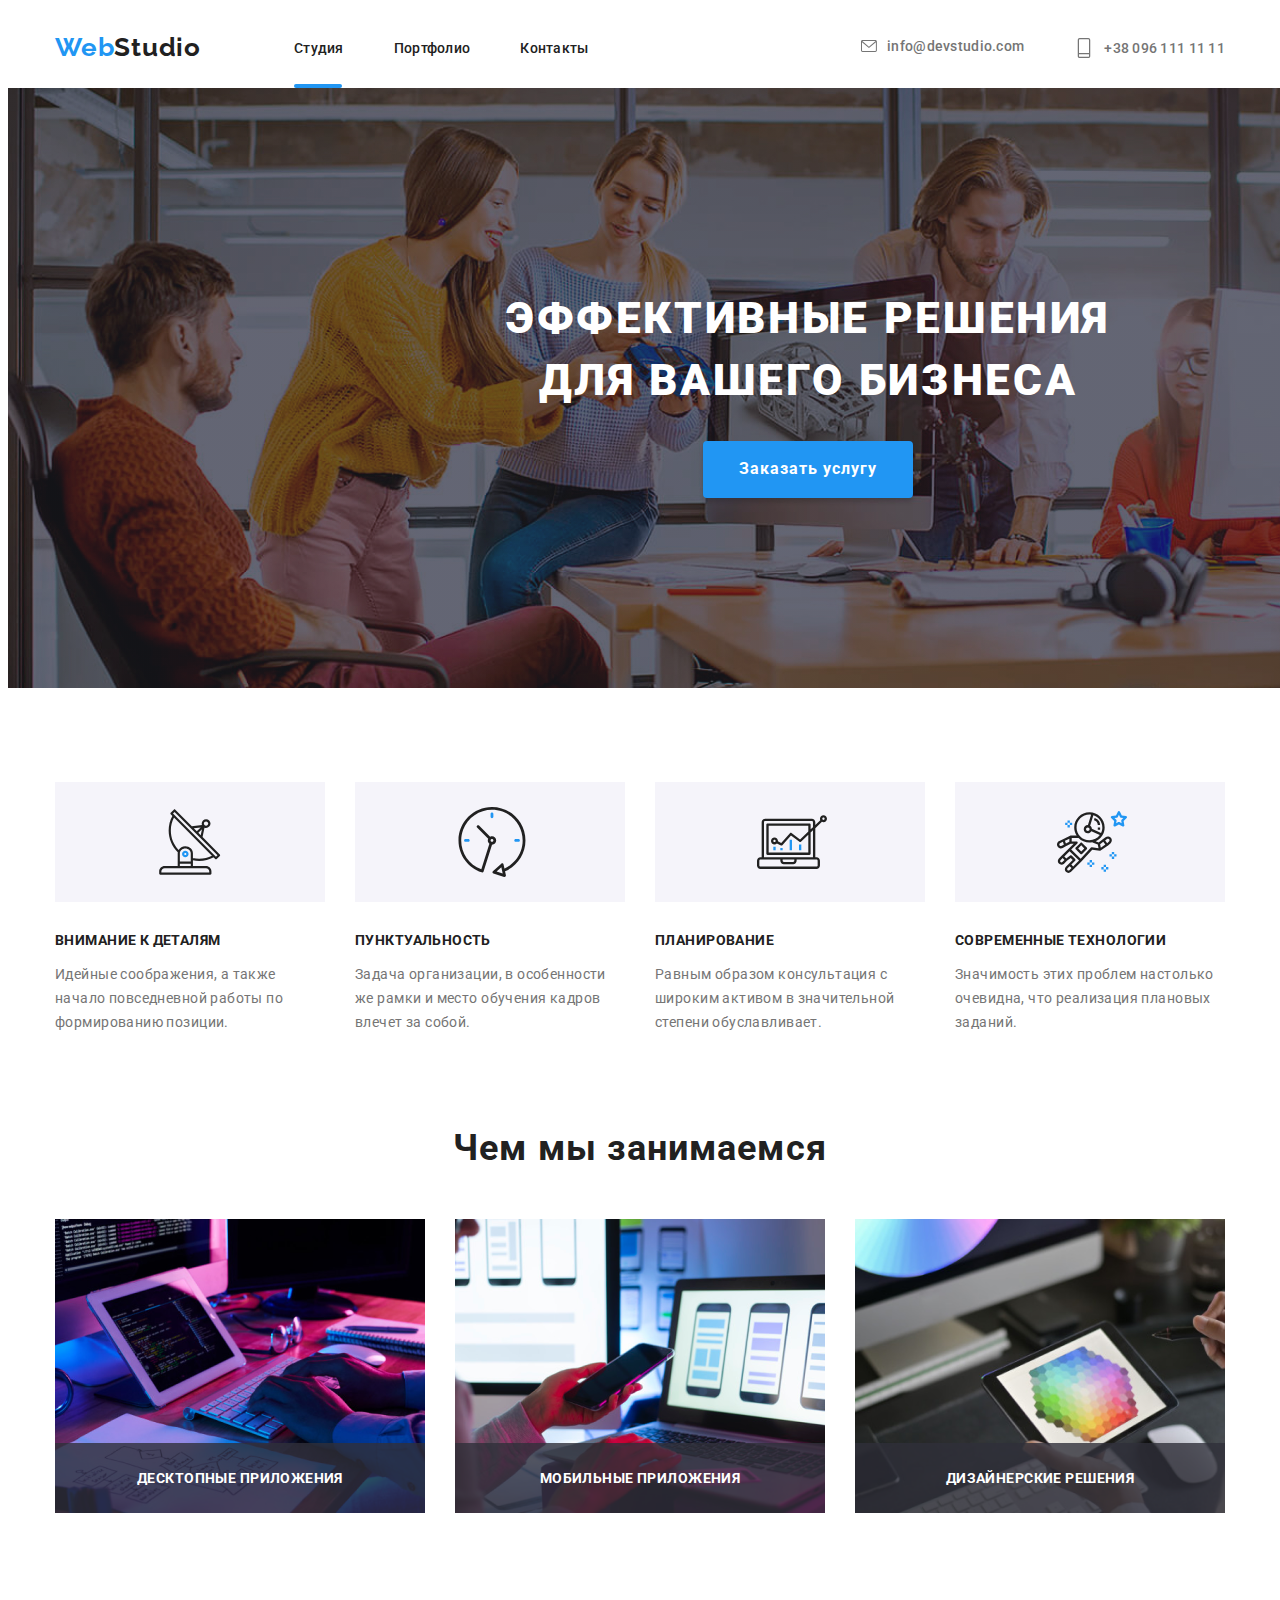
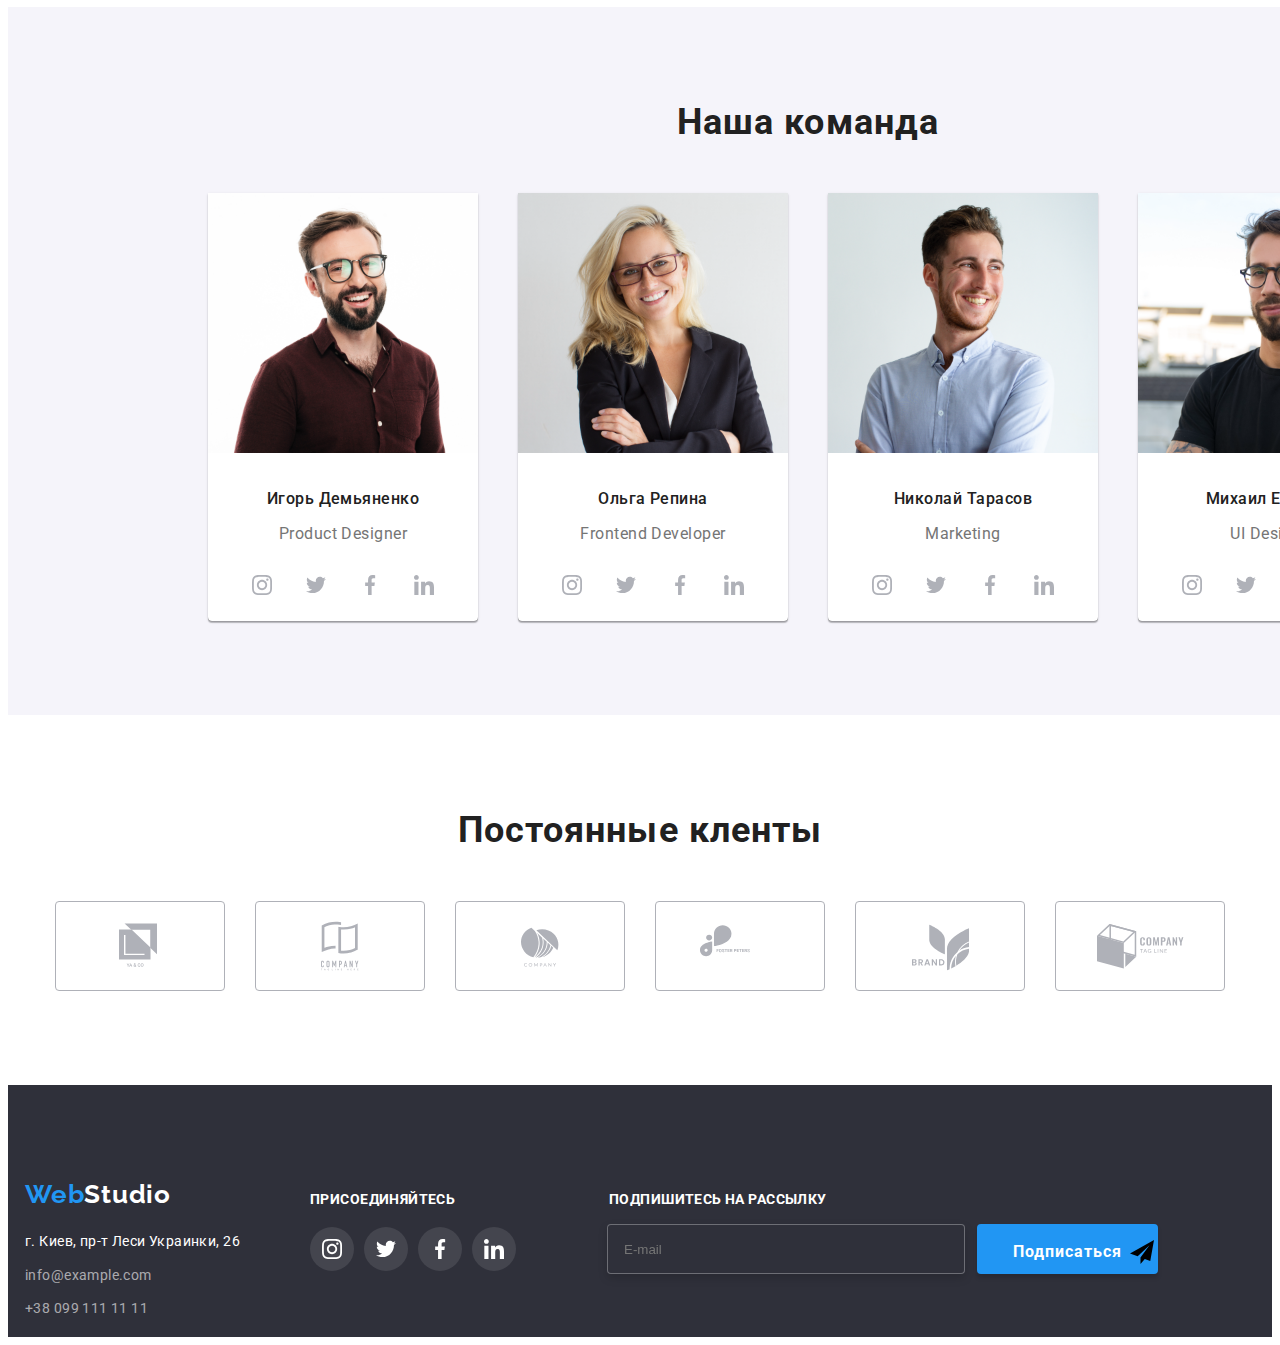
==== index.html @ 846f8f73 "добавил отступы к инпуту" ====
<!DOCTYPE html>
<html lang="ru">

<head>
    <meta charset="UTF-8" />
    <meta name="viewport" content="width=device-width, initial-scale=1.0" />
    <link href="https://fonts.googleapis.com/css2?family=Raleway:wght@700&family=Roboto:wght@400;500&display=swap" rel="stylesheet">
    <link rel="stylesheet" href="https://cdnjs.cloudflare.com/ajax/libs/modern-normalize/1.0.0/modern-normalize.min.css"
        integrity="sha512-ISS7cAi1PEhQ8jnbJpJZMd29NlhNj4AWYyLOSp2CE/CsHxTCu+r+t0D2yoJudVrd0/8fTVPUVDzY5Tvli75u/g=="
        crossorigin="anonymous" />
    <link rel="stylesheet" href="./css/main.css" />
    <title>Document</title>
</head>

<body>




    
    <!-- nav -->
    <header class="header">
        <div class="container">
            <nav class="navbar">
                <ul class="list webstudio">
                    <li class="item">
                        <a class="link-portfolio" href="index.html" lang="en"><span
                            class="webstudio-span">Web</span><span class="webstudio-span-studio">Studio</span></a>
                    </li>
                </ul>
                <ul class="list portfolio-contacts">
                   
                       
                    
                    <li class="item"><a class="link-portfolio studio" href="">Студия</a></li>
                    <li class="item"><a class="link-portfolio portfolio-index" href="portfolio.html">Портфолио</a></li>
                    <li class="item"><a class="link-portfolio contact" href="">Контакты</a></li>
                </ul>

                <ul class="list contacts">
                    <li class="item">
                       
                        <a class="link-mail" href="mailto:info@devstudio.com" lang="en">
                            <svg class="envelope">
                                <use href = "./img/svg/sprite.svg#envelope">
    
                                </use>
                            </svg>
                            info@devstudio.com</a>
                       
                       
                    </li>
                  
                    <li class="item">
                        
                        <a class="contacts-phone" href="tel:+380961111111">
                            <svg class="smartphone" style="width:20px; height:20px;" >
                                <use href = "./img/svg/sprite.svg#smartphone">
                                    </use>
                            </svg>
                            +38 096 111 11 11</a></li>
                </ul>
            </nav>
        </div>
    </header>
   
        <!-- герой -->
    <section class="hero overlay">
        <div class="container-no-padding-hero">
            <h1 class="hero-title">Эффективные решения для вашего бизнеса</h1>
            
           
            <button class="hero-link" data-modal-open> Заказать услугу</button>

        
         </div>
    </section>

    <!-- чем мы занимаемся -->

    <section class="features">
       <div class="container-no-padding">
        <div class="flex-container">
            
           <ul class="list flex-container">
               
               <li class="flex-element">
                <div class="tumb">
                    <svg class="clock"  style="width:65.32px; height:70px;">
               <use href = "./img/svg/sprite.svg#antenna"></use>
           </svg>
              </div>
                   
                   
                   <h3>Внимание к деталям</h3>
                   <div class="box">
                    <p class="features-text">Идейные соображения, а также начало повседневной работы по формированию позиции.</p>
                   </div>
                    
            
                   
                  
               </li>
               <li class="flex-element">
                   <div class="tumb">
                         <svg class="clock" style="width:70px; height:70px;">
                    <use href = "./img/svg/sprite.svg#clock"></use>
                </svg>
                   </div>
               
                   
                   <h3 >Пунктуальность</h3>
                   <div class="box">
                    <p class="features-text">Задача организации, в особенности же рамки и место обучения кадров влечет за собой.</p>
                   </div>
                   
                   
                  
               </li>
               <li class="flex-element">
                <div class="tumb">
                    <svg class="clock" style="width:70px; height:70px;">
               <use href = "./img/svg/sprite.svg#diagram"></use>
           </svg>
              </div>
                   <h3 >Планирование</h3>
                   <div class="box">
                        <p class="features-text">Равным образом консультация с широким активом в значительной степени обуславливает.</p>
                   </div>
                   
                   
                   
               </li>
               <li class="flex-element">
                <div class="tumb">
                    <svg class="clock" style = "width: 70px; height:70px;">
               <use href = "./img/svg/sprite.svg#astronaut"></use>
           </svg>
              </div>
               
                   <h3 >Современные технологии</h3>
                   <div class="box">
                    <p class="features-text">Значимость этих проблем настолько очевидна, что реализация плановых заданий.</p>
                   </div>
                    
                  
               </li>
           </ul>

        </div>
        <h2 class="secondary-title">Чем мы занимаемся</h2>
        <ul class="list flex-container-pictures">
            <li class="features-pictures"><img src="./img/img.png" alt="">
                <div class="pictures-transit">
                    <p>
                        Десктопные приложения
                    </p>
                </div>
            </li>
            <li class="features-pictures"><img src="./img/img-2.png" alt="">
                 <div class="pictures-transit">
                    <p>
                        Мобильные приложения
                    </p>
                </div>
            </li>
            <li class="features-pictures"><img src="./img/img-3.png" alt="">
                 <div class="pictures-transit">
                    <p>
                        Дизайнерские решения
                    </p>
                </div>
            </li>
        </ul>
    </div>

    </section>

    <!-- наша команда -->

    <section class="our-team">
      
     <div class="team-container">
         <div class="team-title">
            <h2 class="clients-title">
                Наша команда
            </h2>
         </div>
        
         <ul class="team-list list">
             <li class="item-team">
                 <div class="card">
                    <img class="card-image" src="./img/team/img-4.png" alt="team-mate" />
                    <div class="card-content">
                        <h3 class="team-member">
                            Игорь Демьяненко
                        </h3>
                        <p class="team-text" style="margin: 0;">
                            Product Designer
                        </p>
                        <ul class="list social-networks">
                            <li class="social-networks-item">
                                <a class="social-networks-link" href="https://instagram.com" target="blank" rel="noopener noreferer" aria-label="Instagram">
                                <svg class="social-networks-icons">
                                    <use href = "./img/svg/sprite.svg#instagram"></use>
                                </svg>
                                </a>

                            </li>
                            <li class="social-networks-item">
                                <a class="social-networks-link" href="https://twitter.com" target="blank" rel="noopener noreferer" aria-label="Twitter">
                                <svg class="social-networks-icons">
                                    <use href = "./img/svg/sprite.svg#twitter"></use>
                                </svg>
                                </a>
                            </li>
                            <li class="social-networks-item">
                                <a class="social-networks-link" href="https://facebook.com" target="blank" rel="noopener noreferer" aria-label="Facebook">
                                <svg class="social-networks-icons">
                                    <use href = "./img/svg/sprite.svg#facebook"></use>
                                </svg>
                                </a>
                            </li>
                            <li class="social-networks-item">
                                <a class="social-networks-link" href="https://linkedin.com" target="blank" rel="noopener noreferer" aria-label="linkedin">
                                <svg class="social-networks-icons">
                                    <use href = "./img/svg/sprite.svg#linkedin"></use>
                                </svg>
                                </a>
                            </li>
                        </ul>
                        <!-- конец div card-content -->
                        </div>
                
                <!-- конец div card-content -->
                </div>
                <!-- конец item-team -->
             </li>

             
             <li class="item-team">
                <div class="card">
                    <img class="card-image" src="./img/team/img-5.png" alt="team-mate" />
                    <div class="card-content" >
                        <h3 class="team-member">
                            Ольга Репина
                        </h3>
                        <p class="team-text">
                            Frontend Developer
                        </p>
                        <ul class="list social-networks">
                            <li class="social-networks-item">
                                <a class="social-networks-link" href="https://instagram.com" target="blank" rel="noopener noreferer" aria-label="Instagram">
                                <svg class="social-networks-icons">
                                    <use href = "./img/svg/sprite.svg#instagram"></use>
                                </svg>
                                </a>

                            </li>
                            <li class="social-networks-item">
                                <a class="social-networks-link" href="https://twitter.com" target="blank" rel="noopener noreferer" aria-label="Twitter">
                                <svg class="social-networks-icons">
                                    <use href = "./img/svg/sprite.svg#twitter"></use>
                                </svg>
                                </a>
                            </li>
                            <li class="social-networks-item">
                                <a class="social-networks-link" href="https://facebook.com" target="blank" rel="noopener noreferer" aria-label="Facebook">
                                <svg class="social-networks-icons">
                                    <use href = "./img/svg/sprite.svg#facebook"></use>
                                </svg>
                                </a>
                            </li>
                            <li class="social-networks-item">
                                <a class="social-networks-link" href="https://linkedin.com" target="blank" rel="noopener noreferer" aria-label="linkedin">
                                <svg class="social-networks-icons">
                                    <use href = "./img/svg/sprite.svg#linkedin"></use>
                                </svg>
                                </a>
                            </li>
                        </ul>
                        <!-- конец div card-content -->
                        </div>
                
                <!-- конец div card-content -->
                </div>
                <!-- конец item-team -->
             </li>

             <li class="item-team">
                 <div class="card">
                    <img class="card-image" src="./img/team/img-6.png" alt="team-mate"/>
                    <div class="card-content">
                        <h3 class="team-member">
                            Николай Тарасов
                        </h3>
                        <p class="team-text">
                            Marketing
                        </p>
                        <ul class="list social-networks">
                            <li class="social-networks-item">
                                <a class="social-networks-link" href="https://instagram.com" target="blank" rel="noopener noreferer" aria-label="Instagram">
                                <svg class="social-networks-icons">
                                    <use href = "./img/svg/sprite.svg#instagram"></use>
                                </svg>
                                </a>

                            </li>
                            <li class="social-networks-item">
                                <a class="social-networks-link" href="https://twitter.com" target="blank" rel="noopener noreferer" aria-label="Twitter">
                                <svg class="social-networks-icons">
                                    <use href = "./img/svg/sprite.svg#twitter"></use>
                                </svg>
                                </a>
                            </li>
                            <li class="social-networks-item">
                                <a class="social-networks-link" href="https://facebook.com" target="blank" rel="noopener noreferer" aria-label="Facebook">
                                <svg class="social-networks-icons">
                                    <use href = "./img/svg/sprite.svg#facebook"></use>
                                </svg>
                                </a>
                            </li>
                            <li class="social-networks-item">
                                <a class="social-networks-link" href="https://linkedin.com" target="blank" rel="noopener noreferer" aria-label="linkedin">
                                <svg class="social-networks-icons">
                                    <use href = "./img/svg/sprite.svg#linkedin"></use>
                                </svg>
                                </a>
                            </li>
                        </ul>
                        <!-- конец div card-content -->
                        </div>
                
                <!-- конец div card-content -->
                </div>
                <!-- конец item-team -->
             </li>
             

             <li class="item-team">
                <div class="card">
                    <img class="card-image" src="./img/team/img-7.png" alt="team-mate" style= "width:270px"/>
                    <div class="card-content">
                        <h3 class="team-member" >
                            Михаил Ермаков
                        </h3>
                        <p class="team-text">
                            UI Designer
                        </p>
                       
                        <ul class="list social-networks">
                            <li class="social-networks-item">
                                <a class="social-networks-link" href="https://instagram.com" target="blank" rel="noopener noreferer" aria-label="Instagram">
                                <svg class="social-networks-icons">
                                    <use href = "./img/svg/sprite.svg#instagram"></use>
                                </svg>
                                </a>

                            </li>
                            <li class="social-networks-item">
                                <a class="social-networks-link" href="https://twitter.com" target="blank" rel="noopener noreferer" aria-label="Twitter">
                                <svg class="social-networks-icons">
                                    <use href = "./img/svg/sprite.svg#twitter"></use>
                                </svg>
                                </a>
                            </li>
                            <li class="social-networks-item">
                                <a class="social-networks-link" href="https://facebook.com" target="blank" rel="noopener noreferer" aria-label="Facebook">
                                <svg class="social-networks-icons">
                                    <use href = "./img/svg/sprite.svg#facebook"></use>
                                </svg>
                                </a>
                            </li>
                            <li class="social-networks-item">
                                <a class="social-networks-link" href="https://linkedin.com" target="blank" rel="noopener noreferer" aria-label="linkedin">
                                <svg class="social-networks-icons">
                                    <use href = "./img/svg/sprite.svg#linkedin"></use>
                                </svg>
                                </a>
                            </li>
                        </ul>
                        
                    </div>
                 </div>
             </li>
             <!-- конец team-list -->
         </ul>
         
         <!-- конец дива team-container -->
             </div>  
         <!--конец секции наша команда  -->
    </section>


<section class="clients">
    <div class="container">

    
        <h2 class="clients-title">
            Постоянные кленты
        </h2>
        

        
        <ul class="list clients-container">
            <li class= "list-element">
               <a href="" class="clients-link">
                   <svg class="logo logo-clients-one">
                       <use href = "./img/svg/sprite.svg#logo-1">

                       </use>
                   </svg>
               </a> 
            </li>

            <li class= "list-element">
                <a href="" class="clients-link">
                    <svg class="logo logo-clients-two">
                        <use href = "./img/svg/sprite.svg#logo-2">
 
                        </use>
                    </svg>
                </a> 
             </li>
             <li class= "list-element">
                <a href="" class="clients-link">
                    <svg class="logo logo-clients-three">
                        <use href = "./img/svg/sprite.svg#logo-3">
 
                        </use>
                    </svg>
                </a> 
             </li>
             <li class= "list-element">
                <a href="" class="clients-link">
                    <svg class=" logo logo-clients-four">
                        <use href = "./img/svg/sprite.svg#logo-4">
 
                        </use>
                    </svg>
                </a> 
             </li>
             <li class= "list-element">
                <a href="" class="clients-link">
                    <svg class="logo logo-clients-five">
                        <use href = "./img/svg/sprite.svg#logo-5">
 
                        </use>
                    </svg>
                </a> 
             </li>
             <li class= "list-element">
                <a href="" class="clients-link">
                    <svg class=" logo logo-clients-six">
                        <use href = "./img/svg/sprite.svg#logo-6">
 
                        </use>
                    </svg>
                </a> 
             </li>

        </ul>
    </div>
    
    
</section>

   
   
   <section class="footer-section">
       
            <footer class="footer">
                <div class="adress">
                <a class="footer-webstudio-link" href=""><span class="webstudio-span">Web</span><span
                        class="footer-webstudio-span-studio">Studio</span></a>
                <address class="footer-address">
                    <span class="address-span">
                        г. Киев, пр-т Леси Украинки, 26 <br />
                    </span>
                    
                    <a class="address-contacts-mail" href="mailto:info@example.com">info@example.com</a>
                   
                    <a class="address-contacts-phone" href="tel:+380991111111">+38 099 111 11 11</a>
                </address>
                </div>
      
          
           <div class="join">
            <h4 class="footer-joinup-title">Присоединяйтесь</h4>
        
            <ul class="list social-networks">
                <li class="social-networks-item">
                    <a class="footer-networks-link" href="https://instagram.com" target="blank" rel="noopener noreferer" aria-label="Instagram">
                    <svg class="footer-networks-icons">
                        <use href = "./img/svg/sprite.svg#instagram"></use>
                    </svg>
                    </a>

                </li>
                <li class="social-networks-item">
                    <a class="footer-networks-link" href="https://twitter.com" target="blank" rel="noopener noreferer" aria-label="Twitter">
                    <svg class="footer-networks-icons">
                        <use href = "./img/svg/sprite.svg#twitter"></use>
                    </svg>
                    </a>
                </li>
                <li class="social-networks-item">
                    <a class="footer-networks-link" href="https://facebook.com" target="blank" rel="noopener noreferer" aria-label="Facebook">
                    <svg class="footer-networks-icons">
                        <use href = "./img/svg/sprite.svg#facebook"></use>
                    </svg>
                    </a>
                </li>
                <li class="social-networks-item">
                    <a class="footer-networks-link" href="https://linkedin.com" target="blank" rel="noopener noreferer" aria-label="linkedin">
                    <svg class="footer-networks-icons">
                        <use href = "./img/svg/sprite.svg#linkedin"></use>
                    </svg>
                    </a>
                </li>
            </ul>
           
        </div>

        <div class="telegram">
            <h4 class="footer-joinup-title telegram-title">Подпишитесь на рассылку</h4>
            <ul class="list social-networks telegram-links">
                <li class="social-networks-item">
                    <form>
                        <label class="telegram__label">
                            <input class="footer-input" type="email" name="почта" placeholder="E-mail">

                        </label>
                       
                    </form>
                     <button class="hero-link footer-telegram">
                            Подписаться
                            <svg class="icon-send"> 
                                <use href="./img/svg/form.svg#icon-send">

                                </use>
                            </svg>
                        </button>
                </li>
            </ul>

        </div>
            </footer>
       
    </section>
    
<div class="backdrop is-hidden" data-modal>
                 <div class="modal">
                     <button class="close" data-modal-close>
                        <svg class="icon-close">
                            <use href="./img/svg/symbol-defs.svg#icon-close">

                            </use>
                        </svg>
                     </button>

                   <form class="form">
                       <b class="form-title">Оставьте свои данные, мы вам перезвоним</b>
                       
                           <label class="form-field">
                                 <input class="form-input" placeholder=" "  type="text" name="name">
                                <span class="form-label">Имя</span> 
                                <span class="form-person-span">
                                    <svg class="form-person">
                                  <use href="./img/svg/form.svg#icon-person"></use>
                              </svg>
                                </span>
                           </label>
                             
                              
                         
                         
                       
                           <label class="form-field">
                                  <input class="form-input" placeholder=" " type="tel" name="телефон">
                                   <span class="form-label">Телефон</span> 
                                <span class="form-person-span">
                                    <svg class="form-person">
                                  <use href="./img/svg/form.svg#icon-phone"></use>
                              </svg>
                                </span>
                           </label>
                        
                         
                             <label class="form-field">
                                     <input class="form-input" placeholder=" " type="email" name=" почта">
                                     <span class="form-label">Почта</span> 
                                <span class="form-person-span">
                                    <svg class="form-person">
                                  <use href="./img/svg/form.svg#icon-email"></use>
                              </svg>
                                </span>
                             </label>
                          <span class="textarea-span">Комментарий</span>
                          <label class="form-field">
                             
                                <textarea class="comment" name="comment" id="comment"  rows="10" placeholder="Введите текст"></textarea>
                                
                          </label>
                             
                          
                        
                     
                        
                     
                       
                      
                          <label class="checkbox-label">
                              <span class="icon-check">
                                 
                             </span>
                             <input type="checkbox" class="checkbox" name="чекбокс" value="agreement">
                              Соглашаюсь с рассылкой и принимаю <a class="checkbox-link" href="">   Условия договора</a>
                             
                         </label>
                          
                      

                            
                         <button class="hero-link form-btn" type="submit">Отправить</button>
                   </form>
                 </div>
            </div>
  

     <script src="./js/modal.js"></script>
</body>

</html>
---- css/main.css ----
/* осановные утилиты */
html {
  box-sizing: border-box;
}

*,
*::before,
*::after {
  box-sizing: inherit;
}


img {
  display: inline-block;
  max-width: 100%;
  height: auto;
}

.list {
  list-style: none;
  padding: 0;
  margin: 0;
}

.header>.container {
  height: 80px;
}

.container {
  width: 1200px;
  margin-left: auto;
  margin-right: auto;
  padding-right: 15px;
  padding-left: 15px;

}

:root {
  --title-text-color: #212121;
  --accent-color: #2196f3;
  --primary-white-color: #ffffff;
  --main-text-color: #757575;
  --hero-bcg-color: #2f303a;
  --team-bcg-color: #f5f4fa;
  --footer-bcg: #2f303a;
  --address-mail: rgba(255, 255, 255, 0.6);
  --time: 250ms;
  --animate: cubic-bezier(0.4, 0, 0.2, 1);
}


/*/ здесь прописываем ховеры и фокусы /*/
.link-portfolio:hover {
  color: var(--accent-color);
  transition: all var(--time, --animate);
}

.link-portfolio:focus {
  color: var(--accent-color);
  transition:  var(--time --animate);
}

/* section{
  padding-top: 94px;
  padding-bottom: 94px;
} */

/* navbar */





.navbar {
  display: flex;
  align-items: center;
  justify-content: center;
  height: 80px;
}

.navbar-portfolio {
  display: flex;
  align-items: center;
  justify-content: center;
  height: 80px;
  border-bottom: 1px solid #ECECEC;
}

.webstudio {
  margin-right: 93px;
}

.portfolio-contacts {
  padding: 0;
  margin: 0;
  display: flex;
}

/* .portfolio-contacts .item{
    margin-right: 50px;
  }
  .portfolio-contacts .item:last-child{
    margin-right: 0;
  } */
.portfolio-contacts .item:not(:last-child) {
  margin-right: 50px;
}

.contacts {
  padding: 0;
  margin: 0;
}

.footer-webstudio-link {
  text-decoration: none;
}

.webstudio-span {
  color: var(--accent-color);

  font-family: Raleway;
  font-style: normal;
  font-weight: bold;
  font-size: 26px;
  line-height: 1.2;
  /* identical to box height */
  letter-spacing: 0.03em;
}

.webstudio-span-studio {
  color: var(--title-text-color);
  font-family: Raleway;
  font-style: normal;
  font-weight: 700;
  font-size: 26px;
  line-height: 1.2;
  /* identical to box height */
  letter-spacing: 0.03em;

}

.footer-webstudio-span-studio {
  color: var(--primary-white-color);
  font-family: Raleway;
  font-style: normal;
  font-weight: 700;
  font-size: 26px;
  line-height: 1.2;
  /* identical to box height */
  letter-spacing: 0.03em;


}

.link-portfolio {
  display: block;
  padding-top: 32px;
  padding-bottom: 32px;

  color: var(--title-text-color);
  text-decoration: none;
  font-family: Roboto;
  font-style: normal;
  font-weight: 500;
  font-size: 14px;
  line-height: 1.2;
  letter-spacing: 0.02em;

}


.contacts {
  display: flex;
  margin-left: auto;
}

.contacts .item+.item {
  margin-left: 50px;
}

/*/ теперь прописываю стили для телефона и мейла/*/
.link-mail {
  color: var(--main-text-color);
  font-family: Roboto;
  font-style: normal;
  font-weight: 500;
  font-size: 14px;
  line-height: 1.2;
  letter-spacing: 0.02em;
  text-decoration: none;
  display: flex;
  align-items: center;
}

.envelope {
  width: 16px;
  height: 12px;
  fill: #757575;

  margin-right: 10px;
}

.link-mail:hover {
  color: var(--accent-color);
  transition: all var(--time, --animate);
}

.link-mail:hover .envelope,
.link-mail:focus .envelope {
  fill: var(--accent-color);
  transition: all var(--time, --animate);
}

.mail-envelope {

  align-items: center;

}


.contacts-phone {
  color: var(--main-text-color);
  font-family: Roboto;
  font-style: normal;
  font-weight: 500;
  font-size: 14px;
  line-height: 1.2;
  letter-spacing: 0.02em;
  text-decoration: none;
  display: flex;
  align-items: center;
}

.smartphone {
  width: 10px;
  height: 16px;
  fill: #757575;
  margin-right: 10px;
}

.contacts-phone:hover {
  color: var(--accent-color);
  transition: all var(--time, --animate);
}

.contacts-phone:hover .smartphone,
.contacts-phone:focus .smartphone {
  fill: var(--accent-color);
  transition: all var(--time, --animate);
}

/* закончили с элементами навбара */
/* начинаются  секции */

/* section:not(:last-child){
  padding-top: 94px;
  padding-bottom: 94px;
} */
.header>.container {
  height: 80px;
}

section:not(:last-child) {
  padding-top: 94px;
  padding-bottom: 94px;
}

/* наш герой */

.hero {
  background-color: var(--hero-bcg-color);
  width: 1600px;
  height: 600px;
  margin-right: auto;
  margin-left: auto;




  /* padding-bottom: 91px;
  padding-top:91px; */

  text-align: center;
  padding-bottom: 94px;
}

.overlay {
  height: 600px;
  max-width: 1600px;
  margin-left: auto;
  margin-right: auto;

  background-size: cover;
  background-repeat: no-repeat;
  background-position: center;
  background-image:
    linear-gradient(to right, rgba(47, 48, 58, 0.4), rgba(47, 48, 58, 0.4)),
    url(../img/background/Img-23.jpg);

}

.hero-title {
  color: var(--primary-white-color);
  font-family: Roboto;
  font-style: normal;
  font-weight: 900;
  font-size: 44px;
  line-height: 1.4;
  text-align: center;
  letter-spacing: 0.06em;
  text-transform: uppercase;
  /* горизонтальная геометрия */
  margin: 0;
  padding-top: 106px;
  padding-left: 452px;
  padding-right: 452px;
  padding-bottom: 30px;

}

.hero-link {
  color: var(--primary-white-color);
  background-color: var(--accent-color);
  font-family: Roboto;
  font-style: normal;
  font-weight: bold;
  font-size: 16px;
  line-height: 1.8;
  letter-spacing: 0.06em;
  text-decoration: none;
  border-radius: 4px;
  /* вертикальная геометрия 158пикселя */
  display: inline-block;
  padding: 10px 32px;
  box-shadow: 0px 4px 4px rgba(0, 0, 0, 0.15); 
  
  

}

button.hero-link{
  border: 4px solid var(--accent-color);
  cursor: pointer;
  
}


/* ******************************************** */
/* FEATURES */



.flex-container {

  flex-wrap: wrap;
  display: flex;
  width: 1170px;
  height: 251px;


}

.flex-container-pictures {
  flex-wrap: wrap;
  display: flex;
  width: 1170px;
  height: 294px;


}

.flex-element {
  width: 270px;
  height: 101px;
  margin-right: 30px;


}

.flex-element:nth-last-child(4n+1) {
  margin-right: 0;
}

.tumb {
  width: 270px;
  height: 120px;
  background-color: #F5F4FA;

}

.clock {
  margin-left: 101.54px;
  margin-right: 101.54px;
  margin-top: 25px;
  margin-bottom: 25px;
}

.satelitte {
  margin-left: 102.34px;
  margin-right: 102.34px;
  margin-top: 25px;
  margin-bottom: 25px;
}


.features-text {
  color: var(--main-text-color);

  font-family: Roboto;
  font-style: normal;
  font-weight: 400;
  font-size: 14px;
  line-height: 24px;
  /* or 171% */
  letter-spacing: 0.03em;
  height: 75px;





}

.box {
  display: block;
  width: 270px;
  height: 75px;
  margin-right: 30px;


}


.features-pictures {

  margin-right: 30px;
  width: 370px;
  height: 294px;

}

.features-pictures:nth-last-child(3n+1) {
  margin-right: 0;
}

.flex-element h3 {
  color: var(--title-text-color);
  font-family: Roboto;
  font-style: normal;
  font-weight: bold;
  font-size: 14px;

  letter-spacing: 0.03em;
  text-transform: uppercase;
  margin-top: 30px;
  margin-bottom: 10px;



}

.main-text {
  font-family: Roboto;
  font-style: normal;
  font-weight: normal;
  font-size: 16px;
  line-height: 30px;
  /* identical to box height, or 187% */
  letter-spacing: 0.03em;
  color: #757575;
  /* вертикальная геометрия */
  margin-top: 0;
  margin-bottom: 94px;

}


/* чем мы занимаемся */
.secondary-title {
  color: var(--title-text-color);

  font-family: Roboto;
  font-style: normal;
  font-weight: bold;
  font-size: 36px;
  line-height: 42px;
  text-align: center;
  letter-spacing: 0.03em;


  margin-top: 94px;
  margin-bottom: 50px;


}

.pictures {
  display: flex;
}

.pictures-item {
  width: calc((100%-60)/3);
  margin-right: 30px;
}





/* ***************************************** */
/* НАША КОМАНДА */
.our-team {

  height: 708px;
  width: 1600px;
  background-color: var(--team-bcg-color);
  margin-left: auto;
  margin-right: auto;



}

.team-container {
  margin-left: auto;
  margin-right: auto;
  margin-top: 0;
  width: 1200px;




  /* outline: 2px solid tomato; */
}

.team-title {
  padding-left: 268px;
  padding-right: 268px;

  font-family: Roboto;
  font-style: normal;
  font-weight: bold;
  font-size: 36px;
  line-height: 42px;
  text-align: center;
  letter-spacing: 0.03em;

  color: #212121;


}

.item-team {
  width: 270px;

  margin-right: 30px;

}

.item-team:nth-last-child(4n+1) {
  margin-right: 0;
}

.team-list {
  display: flex;
  justify-content: space-between;
  margin-bottom: 0;
  padding-bottom: 0;





}

.card {
  width: 270px;
  height: 428px;
  overflow: hidden;
  border: transparent;
  box-shadow: 0px 1px 3px rgba(0, 0, 0, 0.12), 0px 1px 1px rgba(0, 0, 0, 0.14), 0px 2px 1px rgba(0, 0, 0, 0.2);
  border-radius: 0px 0px 4px 4px;


}


.card-image {
  display: block;

  width: 270px;
  height: 260px;


}

.card-content {

  background: #FFFFFF;
  box-sizing: border-box;
  border: transparent;
  border-radius: 0px 0px 4px 4px;
  box-shadow: 0px 1px 3px rgba(0, 0, 0, 0.12), 0px 1px 1px rgba(0, 0, 0, 0.14), 0px 2px 1px rgba(0, 0, 0, 0.2);

  padding-left: 24px;
  padding-right: 24px;
  padding-top: 20px;
  padding-bottom: 30px;

  width: 270px;
  height: 168px;


}

.team-member {
  font-family: Roboto;
  font-style: normal;
  font-weight: 500;
  font-size: 16px;
  line-height: 19px;
  /* identical to box height */
  text-align: center;
  letter-spacing: 0.03em;

  color: #212121;
}

.team-text {
  font-family: Roboto;
  font-style: normal;
  font-weight: normal;
  font-size: 16px;
  line-height: 19px;
  /* identical to box height */
  text-align: center;
  letter-spacing: 0.03em;

  color: #757575;

}

.social-networks {
  display: flex;
  justify-content: center;

}

h4 {
  display: block;
}

.social-networks-item:not(:last-child) {
  margin-right: 10px;
}
.social-networks-item
.social-networks-link {
  width: 44px;
  height: 44px;
  display: flex;
  justify-content: center;
  align-items: center;
  background-color: white;
  border-radius: 50%;

}





.social-networks-link:hover .social-networks-icons {

  fill: white;
  transition: all var(--time, --animate);

}

.social-networks-link:hover {
  background-color: #2196F3;
  transition: all var(--time, --animate);

}

.social-networks-icons {
  width: 20px;
  height: 20px;
  fill: #AFB1B8;
}






/* клиенты */

.client {
  height: 182px;


}

.companys-container {
  margin-left: auto;
  margin-right: auto;
  margin-top: 0;
  width: 1200px;
  height: 182px;
  padding-bottom: 94px;
  padding-top: 94px;
  padding-right: 215px;
  padding-left: 215px;



  /* outline: 2px solid tomato; */
}

.clients-title {
  padding-bottom: 50px;
  margin: 0;

  font-family: Roboto;
  font-style: normal;
  font-weight: bold;
  font-size: 36px;
  line-height: 42px;
  text-align: center;
  letter-spacing: 0.03em;
  /* margin-top: 94px;
  margin-bottom: 50px; */
  color: #212121;


}








.logo-clients-one {
  fill: #AFB1B8;
  width: 44.27px;
  height: 49.23px;

  margin-top: 20px;
  margin-bottom: 20px;
  margin-left: 63px;
  margin-right: 63px;

}

.logo-clients-two {
  fill: #AFB1B8;
  width: 40px;
  height: 50px;

  margin-top: 19px;
  margin-bottom: 19px;
  margin-left: 65px;
  margin-right: 65px;
}

.logo-clients-three {
  fill: #AFB1B8;
  width: 41px;
  height: 42.6px;

  margin-top: 24px;
  margin-bottom: 24px;
  margin-left: 65px;
  margin-right: 65px;

}

.logo-clients-four {
  fill: #AFB1B8;
  width: 79px;
  height: 42px;

  margin-top: 23px;
  margin-bottom: 23px;
  margin-left: 44px;
  margin-right: 44px;

}

.logo-clients-five {
  fill: #AFB1B8;
  width: 59px;
  height: 47px;

  margin-top: 22px;
  margin-bottom: 21px;
  margin-left: 56px;
  margin-right: 55px;

}

.logo-clients-six {
  fill: #AFB1B8;
  width: 88px;
  height: 45px;

  margin-top: 22px;
  margin-bottom: 22px;
  margin-left: 41px;
  margin-right: 40px;

}

.logo-clients:nth-last-child(6n+1) {
  margin-right: 0;
}

.list-element {
  /* outline: 1px solid green; */
}

.clients-link {
  display: flex;

  border: 1px solid #AFB1B8;
  border-radius: 4px;
  width: 170px;
  height: 90px;
  margin: 0;
}




.list-element:hover .logo {
  fill: #2196F3;
  transition: all var(--time, --animate);
}

.list-element:hover .clients-link {
  border-color: #2196F3;
  transition: all var(--time, --animate);
}

.list-element {
  width: 270px;


  margin-right: 30px;
}

.list-element:nth-last-child(6n+1) {
  margin-right: 0;
}


.clients-container {
  display: flex;
  justify-content: space-between;
  padding-bottom:
}




/* подвал */
.footer-section {
  background-color: #2f303a;
  height: 252px;
  padding-top: 0;
  padding-bottom: 0;
}

.footer {

  width: 1230px;
  margin-bottom: 0;
  margin-right: auto;
  margin-left: auto;
  display: flex;
}

.footer-portfolio{
  padding-top: 94px;
width: 1230px;
margin-bottom: 0;
margin-right: auto;
margin-left: auto;
display: flex;
}
.container-no-padding {
  width: 1200px;
  padding-right: 15px;
  padding-left: 15px;
  margin-left: auto;
  margin-right: auto;





}

.webstudio-link {
  color: #ffffff;
  text-decoration: none;
  display: inline-block;
  margin-bottom: 20px;

}

.address-span {
  color: var(--primary-white-color);
  font-family: Roboto;
  font-style: normal;
  font-weight: normal;
  font-size: 14px;
  line-height: 1.7;
  /* or 171% */
  letter-spacing: 0.03em;

  display: inline-block;
  margin-bottom: 9px;
  margin-top: 20px;

}

.address-mail {
  color: var(--address-mail);

  font-family: Roboto;
  font-style: normal;
  font-weight: normal;
  font-size: 14px;
  line-height: 1.7;
  /* or 171% */
  letter-spacing: 0.03em;

  color: rgba(255, 255, 255, 0.6);
}


.address-contacts-mail {
  font-family: Roboto;
  font-style: normal;
  font-weight: normal;
  font-size: 14px;
  line-height: 24px;
  /* or 171% */
  letter-spacing: 0.03em;

  color: rgba(255, 255, 255, 0.6);
  text-decoration: none;
  margin-bottom: 9px;
  display: block;


}

.address-contacts-phone {
  font-family: Roboto;
  font-style: normal;
  font-weight: normal;
  font-size: 14px;
  line-height: 24px;
  /* or 171% */
  letter-spacing: 0.03em;

  color: rgba(255, 255, 255, 0.6);
  text-decoration: none;

  display: block;

}

/* join */
.join {
  margin-left: 70px;
}


.social-networks {
  display: flex;
  justify-content: center;
  max-width: 100%;
  margin-top: 20px;
}

.footer-joinup-title {
  color: white;
  margin-top: 12px;
  font-family: Roboto;
  font-style: normal;
  font-weight: bold;
  font-size: 14px;
  line-height: 16px;
  letter-spacing: 0.03em;
  text-transform: uppercase;
}




.social-networks-item:not(:last-child) {
  margin-right: 10px;
}



.social-networks-item {
  margin-bottom: 0;
  display: flex;
  width: 44px;
  height: 44px;
  align-items: center;
  padding-bottom: 0;
}

.footer-networks-link {
  width: 44px;
  height: 44px;
  display: flex;
  justify-content: center;
  align-items: center;
  background-color: rgba(255, 255, 255, 0.1);
  border-radius: 50%;


}

.footer-networks-link:hover,
.footer-networks-link:focus {
  background-color: #2196F3;
  transition: all var(--time, --animate);
}



.footer-networks-icons {
  width: 20px;
  height: 20px;
  fill: #FFFFFF;

}


/* portfolio */


.link-portfolio:hover {
  color: var(--accent-color);
  transition: all var(--time, --animate);
}

.link-portfolio:focus {
  color: var(--accent-color);
  transition: all var(--time, --animate);
}


.item-portfolio-features .link-portfolio-features {
  margin-right: 8px;

}

.portfolio-features .item-portfolio-features:last-child {
  margin-right: 0;
}

.portfolio-features {
  display: flex;
  align-items: center;


}

.link-portfolio-features {
  display: block;
  padding-top: 32px;
  padding-bottom: 32px;

  color: var(--title-text-color);
  text-decoration: none;
  font-family: Roboto;
  font-style: normal;
  font-weight: 500;
  font-size: 14px;
  line-height: 1.2;
  letter-spacing: 0.02em;
  min-width: 84px;
  min-height: 26px;



}

.item-portfolio-features {
  background: #F5F4FA;
  border-radius: 4px;

}

.portfolio-buttons {
  display: flex;
  justify-content: center;
  margin-bottom: 50px;
  margin-top: 94px;
}

.button-item {
  margin-right: 8px;
  cursor: pointer;
}

.button-items {

  padding: 6px 22px;
  min-width: 73px;
  border-radius: 4px;
  border: transparent;
  background-color: #F5F4FA;
  height: 38px;

  font-family: Roboto;
  font-style: normal;
  font-weight: 500;
  font-size: 16px;
  line-height: 26px;
  /* identical to box height, or 162% */
  text-align: center;
  letter-spacing: 0.03em;

  color: #212121;


}

.button-items-website {
  width: 128px;
  padding: 6px 22px;
  min-width: 73px;
  border-radius: 4px;
  border: transparent;
  background-color: #F5F4FA;
  height: 38px;

  font-family: Roboto;
  font-style: normal;
  font-weight: 500;
  font-size: 16px;
  line-height: 26px;
  /* identical to box height, or 162% */
  text-align: center;
  letter-spacing: 0.03em;

  color: #212121;
}

.button-items-all {
  width: 73px;
  padding: 6px 22px;
  min-width: 73px;
  border-radius: 4px;
  border: transparent;
  background-color: #F5F4FA;
  height: 38px;

  font-family: Roboto;
  font-style: normal;
  font-weight: 500;
  font-size: 16px;
  line-height: 26px;
  /* identical to box height, or 162% */
  text-align: center;
  letter-spacing: 0.03em;

  color: #212121;
}

.button-items-apps {
  width: 145px;
  padding: 6px 22px;
  min-width: 73px;
  border-radius: 4px;
  border: transparent;
  background-color: #F5F4FA;
  height: 38px;

  font-family: Roboto;
  font-style: normal;
  font-weight: 500;
  font-size: 16px;
  line-height: 26px;
  /* identical to box height, or 162% */
  text-align: center;
  letter-spacing: 0.03em;

  color: #212121;
}

.button-items-disign {
  width: 103px;
  padding: 6px 22px;
  min-width: 73px;
  border-radius: 4px;
  border: transparent;
  background-color: #F5F4FA;
  height: 38px;

  font-family: Roboto;
  font-style: normal;
  font-weight: 500;
  font-size: 16px;
  line-height: 26px;
  /* identical to box height, or 162% */
  text-align: center;
  letter-spacing: 0.03em;

  color: #212121;
}

.button-items-marketing {
  width: 130px;
  padding: 6px 22px;
  min-width: 73px;
  border-radius: 4px;
  border: transparent;
  background-color: #F5F4FA;
  height: 38px;

  font-family: Roboto;
  font-style: normal;
  font-weight: 500;
  font-size: 16px;
  line-height: 26px;
  /* identical to box height, or 162% */
  text-align: center;
  letter-spacing: 0.03em;

  color: #212121;
}


.button-items-all:hover {
  background-color: #2196F3;
  color: white;
  transition: all var(--time, --animate);
}

.button-items-website:hover {
  background-color: #2196F3;
  color: white;
  transition: all var(--time, --animate);
}

.button-items-apps:hover {
  background-color: #2196F3;
  color: white;
  transition: all var(--time, --animate);
}

.button-items-disign:hover {
  background-color: #2196F3;
  color: white;
  transition: all var(--time, --animate);
}

.button-items-marketing:hover {
  background-color: #2196F3;
  color: white;
  transition: all var(--time, --animate);
}

/* картинки */
.card-container-portfolio {
  width: 1230px;
  margin-left: auto;
  margin-right: auto;
  padding-left: 15px;
  padding-right: 15px;

  margin-bottom: 94px;

}

.flex-container-portfolio {
  display: flex;
  flex-wrap: wrap;
  width: 1200px;
  padding-left: 15px;
  padding-right: 15px;

}

/* .pictures-portfolio-item{
  display: flex;
  flex-wrap: wrap;
  width: calc((100%-60px)/3);
} */
.card-portfolio {

  width: 370px;
  height: 404px;

  margin-right: 30px;
  margin-bottom: 30px;

  overflow: hidden;
  border: 1px solid #EEEEEE;
}

.card-portfolio:nth-last-child(-n+3) {
  margin-bottom: 0;
}

.card-portfolio:nth-last-child(3n+1) {
  margin-right: 0;
}




.card-image-portfolio {
  display: block;

}

.card-content-portfolio {

  background: #FFFFFF;
  box-sizing: border-box;





}

.features-title {
  font-family: Roboto;
  font-style: normal;
  font-weight: bold;
  font-size: 18px;
  line-height: 36px;
  /* identical to box height, or 200% */
  letter-spacing: 0.06em;
  color: #212121;
  margin-bottom: 4px;
  margin-top: 20px;
  margin-left: 24px;

}

.card-text {
  font-family: Roboto;
  font-style: normal;
  font-weight: normal;
  font-size: 16px;
  line-height: 30px;
  /* identical to box height, or 187% */
  letter-spacing: 0.03em;

  color: #757575;
  padding-left: 24px;
  margin-top: 0;
  margin-bottom: 20px;
}


.card-portfolio:hover,
.card-portfolio:focus {
  cursor: pointer;
  border: 1px solid #EEEEEE;
  box-sizing: border-box;
  box-shadow: 0px 1px 1px rgba(0, 0, 0, 0.12), 0px 4px 4px rgba(0, 0, 0, 0.06), 1px 4px 6px rgba(0, 0, 0, 0.16);
  transition: all var(--time, --animate);

}

/*********РИСУЕМ АНИМАЦИЮ********/

.product-thumb {
  position: relative;
  overflow: hidden;
}

/* .product-thumb:hover::before{
  opacity: 1;
} */
.product-thumb::before {

  display: inline-block;
  content: "";
  position: absolute;
  width: 100%;
  height: 100%;

  background-color: rgba(33, 150, 243, 0.9);
  opacity: 0;
  transform: translateY(100%);
  /* transition: transform 250ms cubic-bezier(0.4, 0, 0.2, 1); */

}

.card-portfolio:hover .product-thumb::before {
  transform: translateY(0);
  opacity: 1;
  /* transition: transform 250ms cubic-bezier(0.4, 0, 0.2, 1); */
  transition: all var(--time, --animate);

}

.transition-text {
  padding: 30px;
  position: absolute;
  top: 0;
  left: 0;
  width: 322px;
  height: 168px;
  opacity: 0;

  transform: translateY(100%);
  transition: transform 250ms cubic-bezier(0.4, 0, 0.2, 1);
}

.card-portfolio:hover .transition-text {
  opacity: 1;
  transform: translateY(0);
  /* transition: transform 250ms cubic-bezier(0.4, 0, 0.2, 1); */
  transition: all var(--time, --animate);


}

.transition-text p {
  font-family: Roboto;
  font-style: normal;
  font-weight: normal;
  font-size: 18px;
  line-height: 28px;
  /* or 156% */
  letter-spacing: 0.03em;

  color: #FFFFFF;
}



/* анимация в индекс html */
.features-pictures{
  position: relative;
}

.pictures-transit{
  display: inline-block;
  position: absolute;
  bottom: 0;
  left: 0;
  width: 100%;
  height: 70px;
  background-color: rgba(47, 48, 58, 0.8);
}
.pictures-transit p{
  font-family: Roboto;
  font-style: normal;
  font-weight: bold;
  font-size: 14px;
  line-height: 16px;
  text-align: center;
  letter-spacing: 0.03em;
  text-transform: uppercase;
  margin: 27px 82px;
  color: #FFFFFF;
}
.link-portfolio{
  position: relative;
}
.link-portfolio::before{
  display: inline-block;
  content: "";
  position: absolute;
  bottom: 0;
  left: 0;
  width: 48px;
  height: 4px;
  background-color: var(--accent-color);
  border-radius: 2px;
  opacity: 0;
}

 .studio::before{
   display: inline-block;
   content: "";
   position: absolute;
   bottom: 0;
   left: 0;
   width: 48px;
   height: 4px;
   background-color: var(--accent-color);
   border-radius: 2px;
   opacity: 1;
 }
 .portfolio::before{
   display: inline-block;
   content: "";
   position: absolute;
   bottom: 0;
   left: 0;
   width: 78px;
   height: 4px;
   background-color: var(--accent-color);
   border-radius: 2px;
   opacity: 1;
 }

.link-portfolio:hover::before{
  opacity: 1;
  transition: all var(--time, --animate);
}
.portfolio-index::before{
   display: inline-block;
   content: "";
   position: absolute;
   bottom: 0;
   left: 0;
   width: 78px;
   height: 4px;
   background-color: var(--accent-color);
   border-radius: 2px;
   opacity: 0;
}
.portfolio-index:hover::before{
  opacity: 1;
  transition: all var(--time, --animate);
}
.contact::before{
  display: inline-block;
  content: "";
  position: absolute;
  bottom: 0;
  left: 0;
  width: 68px;
  height: 4px;
  background-color: var(--accent-color);
  border-radius: 2px;
  opacity: 0;
}
.contact:hover::before{
   opacity: 1;
   transition: all var(--time, --animate);
}



.hero{
  position: relative;
}
.backdrop{
  position: absolute;
  top: 50%;
  left: 50%;
  transform: translate(-50%, -50%);
  
  width: 1600px;
  height: 1024px;
  background: rgba(0, 0, 0, 0.2);
}

.backdrop.is-hidden {
  opacity: 0;
  pointer-events: none;
}
.modal{
   position: absolute;
   top: 50%;
   left: 50%;
   transform: translate(-50%, -50%);
  width: 528px;
  height: 581px;
  background: #FFFFFF;
  box-shadow: 0px 1px 3px rgba(0, 0, 0, 0.12),
  0px 1px 1px rgba(0, 0, 0, 0.14),
  0px 2px 1px rgba(0, 0, 0, 0.2);
  border-radius: 4px;
 
}
.close{
  position: absolute;
  top: 0;
  right: 0;
  border: 1px solid white;
  background-color: #fff;
  cursor: pointer;
 
}

.icon-close{

width: 30px;
height: 30px;
fill: white;
background-color: white;
border: 1px solid rgba(0, 0, 0, 0.1);
border-radius: 50%;
} 
.icon-close:focus{
  fill: var(--accent-color);
}
  /* ДЗ НОМЕР 6 РИСУЕМ ФОРМУ */
textarea{
  resize: none;
  position: relative;
  border: 1px solid rgba(33, 33, 33, 0.2);
  box-sizing: border-box;
  border-radius: 4px;
}
.textarea-span{
  position: absolute;
  top: 250px;
  left: 40px;
  font-family: Roboto;
  font-style: normal;
  font-weight: normal;
  font-size: 12px;
  line-height: 14px;
  letter-spacing: 0.01em;
  

  color: #757575;
}
.form{
  width: 528px;
  height: 581px;
  
  margin-right: auto;
  margin-left: auto;
  padding-top: 40px;
  padding-left: 40px;
  padding-right: 40px;
  padding-bottom: 40px;
}
.form-label-span{
  position: absolute;
  top: 0;
  left: 0;

}
.form-title{
  display: inline-block;
  font-family: Roboto;
  font-style: normal;
  font-weight: bold;
  font-size: 20px;
  line-height: 23px;
  text-align: center;
  letter-spacing: 0.03em;

  color: #212121;

  margin-bottom: 22px;
  width: 448px;
  height: 23px;
}
.form-field{
  
  display: flex;
  flex-direction: column;
  margin-bottom: 10px;
  
}
.form-field input{
  padding: 0;
  margin: 0;
  border: 1px solid rgba(33, 33, 33, 0.2);
  box-sizing: border-box;
  border-radius: 4px;
  padding-left: 30px;
  width: 448px;
  height: 40px;
  cursor: pointer;
  
}
.form-field input:focus{
  border-color: var(--accent-color);
}
.form-field label{
  margin-bottom: 4px;
}
.form-field input::placeholder{
  font-family: Roboto;
  font-style: normal;
  font-weight: normal;
  font-size: 12px;
  line-height: 14px;
  letter-spacing: 0.01em;

  color: rgba(117, 117, 117, 0.5);
}




    /* рисуем checkbox */
.checkbox{
position: absolute;
width: 1px;
height: 1px;
margin: -1px;
border: 0;
padding: 0;
clip: rect(0 0 0 0);
overflow: hidden;

 
}

.checkbox-label{
font-family: Roboto;
font-style: normal;
font-weight: normal;
font-size: 14px;
line-height: 24px;
/* identical to box height, or 171% */
letter-spacing: 0.03em;

color: #757575;
display: flex;
align-items: center;
padding-bottom: 30px;
}

.icon-check {
 
  display: inline-block;
  width: 16px;
  height: 15px;
  border: 1px solid #2a2a2a;
  border-radius: 2px;
  

}

.checkbox:checked ~.icon-check{
  border-color: var(--accent-color);
  background-color: var(--accent-color);
  background-image: url(../img/svg/check.svg);
  background-size: contain;
  background-origin: border-box;
}




.option{
  display: flex;
  align-items: center;
}
.comment{
  padding: 12px 16px;
  font-family: Roboto;
  font-style: normal;
  font-weight: normal;
  font-size: 12px;
  line-height: 14px;
  letter-spacing: 0.01em;

  color: rgba(117, 117, 117, 0.5);
width: 448px;
height: 120px;
}



.form-field{
  position: relative;
  margin-bottom: 20px;
  display: block;
}
.form-label{
  position: absolute;
  top: 50%;
  left: 20px;
  transform: translateY(-50%);
  font-family: Roboto;
  font-style: normal;
  font-weight: normal;
  font-size: 12px;
  line-height: 14px;
  /* identical to box height */
  letter-spacing: 0.01em;

  color: #757575;
  transition: all var(--time, --animate);

}
/*.form-input:focus+.form-label,
.form-input:not(:placeholder-shown)+.form-label {
  transform: translate(-22px, -22px);
  
} */

.form-person{
  position: absolute;
  top: 50%;
  left: 0;
   transform: translateY(-50%);
  
  width: 18px;
  height: 18px;
  fill: black;
  padding: 14px;
  background-color: red;
  margin-left: 14px;
 
}
.form-person-span{
    position: absolute;
    top: 50%;
    left: 0;
    transform: translateY(-50%);

    width: 18px;
    height: 18px;
    fill: black;
}
/*.form-input:focus ~.form-person{
  fill: var(--accent-color);
}
.form-input:focus{
  border-color: red;
} */

.form-field:focus-within > .form-person-span >.form-person {
fill: var(--accent-color);
}
/* 
.form-field:focus-within > .form-label{
  transform: translate(-22px, -22px);
   
}
.form-field:focus-within > .form-laber {
  border-color: var(--accent-color);
}
.form-input:not(:placeholder-shown)+.form-label{
  transform: translateY(-22px, -22px);
}

.form-field:focus-within > .form-label{
  transform: translate(-22px, -22px);
}

.form-input:not(:placeholder-shown)+.form-label{
  transform: translate(-22px, -22px);
} */


.form-label{
position: absolute;
top: -10px;
left: 0;

}
.form-field{
  position: relative;
}
.form-btn{
  margin-left: 144px;
}


/* Рисуем футер блок-форму*/
 .telegram{
   margin-left: 93px;
   width: 570px;
   height: 86px;
 }
 .telegram-links{
   margin: 0;
   padding: 0;
   width: 0;
   margin-left: 20px;
   margin-top: 20px;
 }
.footer-telegram{
  width: 200px;
  height: 50px;
}
.footer-telegram{
  position: relative;
}
.icon-send{
  position: absolute;
  top: 12px;
  right: 0;
  width: 24px;
  height: 24px;
  
}
.footer-input{
  background-color: #2f303a;
  border: 1px solid rgba(255, 255, 255, 0.3);
  box-sizing: border-box;
  filter: drop-shadow(0px 4px 4px rgba(0, 0, 0, 0.15));
  border-radius: 4px;
  margin-right: 12px;
  width: 358px;
  height: 50px;
  padding-top: 15px;
  padding-left: 16px;
  padding-bottom: 15px;
}

.telegram-title{
  
  width: 219px;
  height: 16px;
  margin-right: 0;
  
}


.checkbox-link{
  color: var(--accent-color);
}
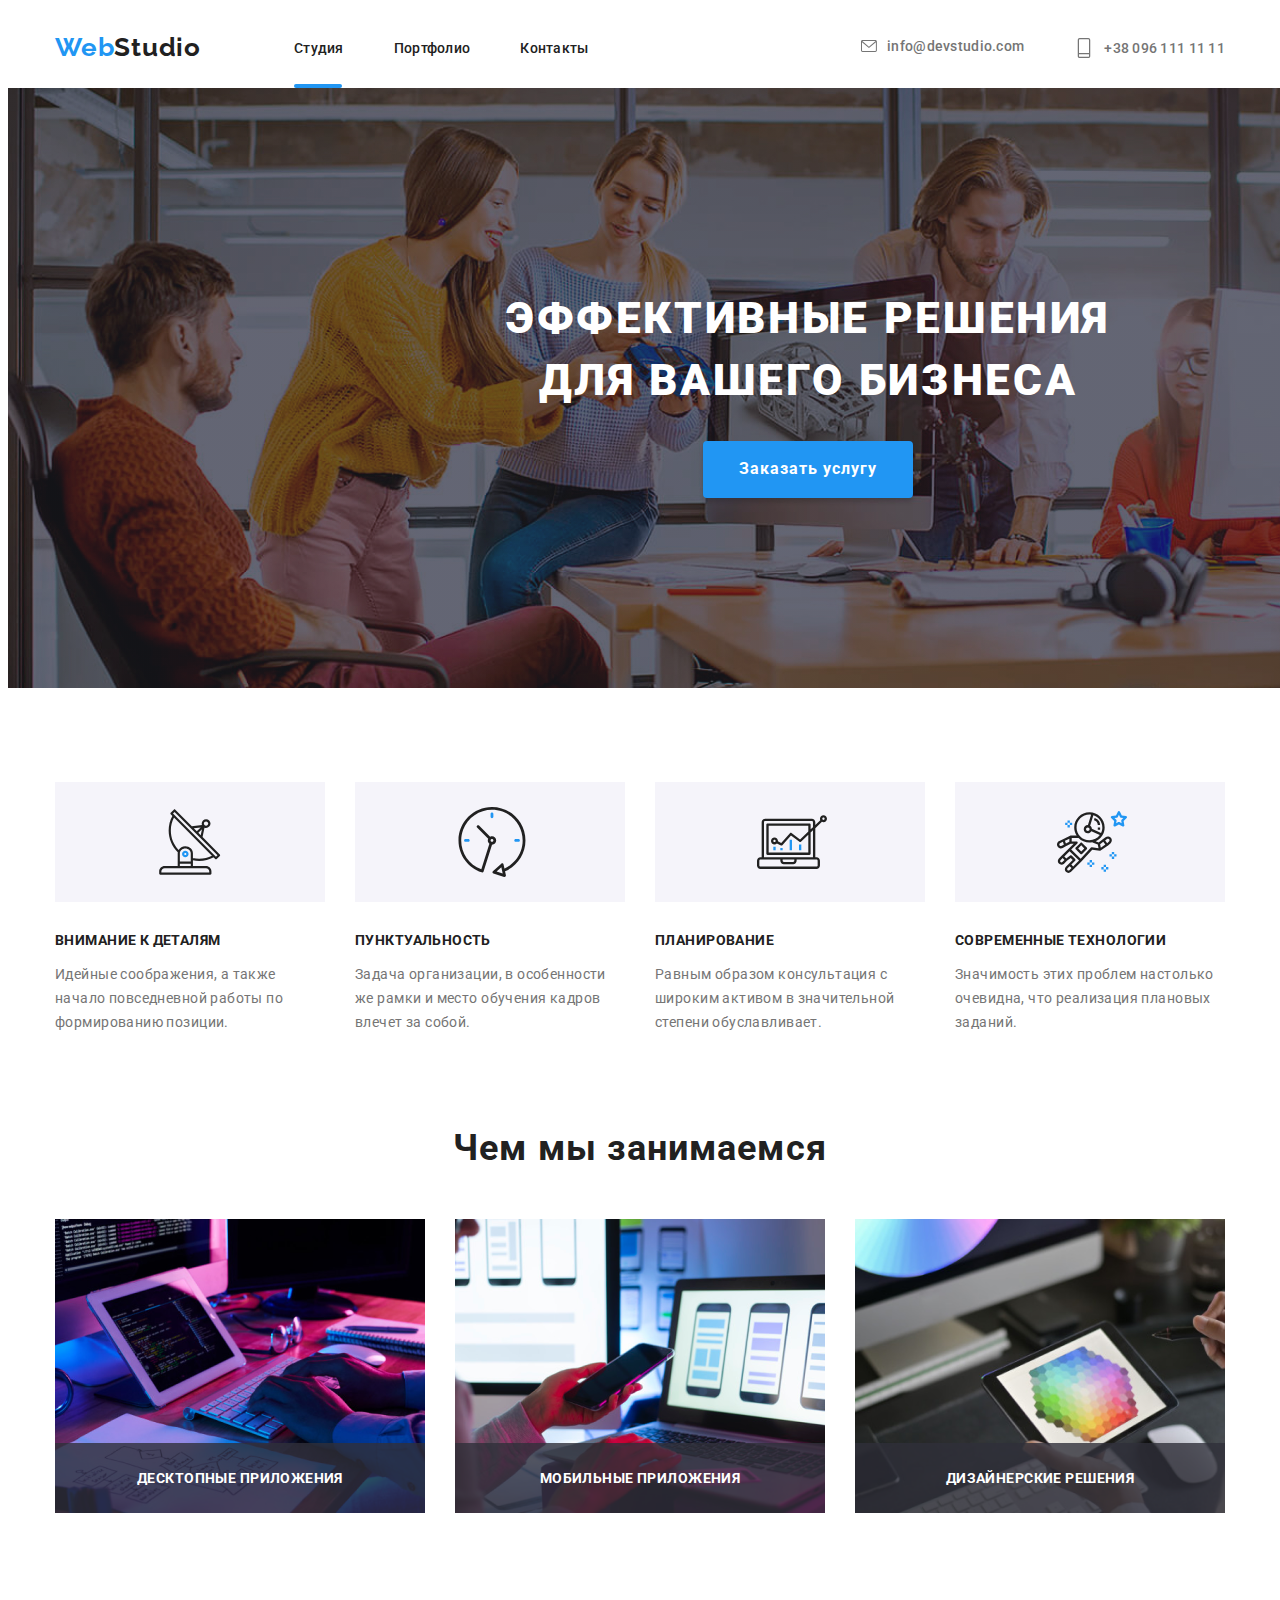
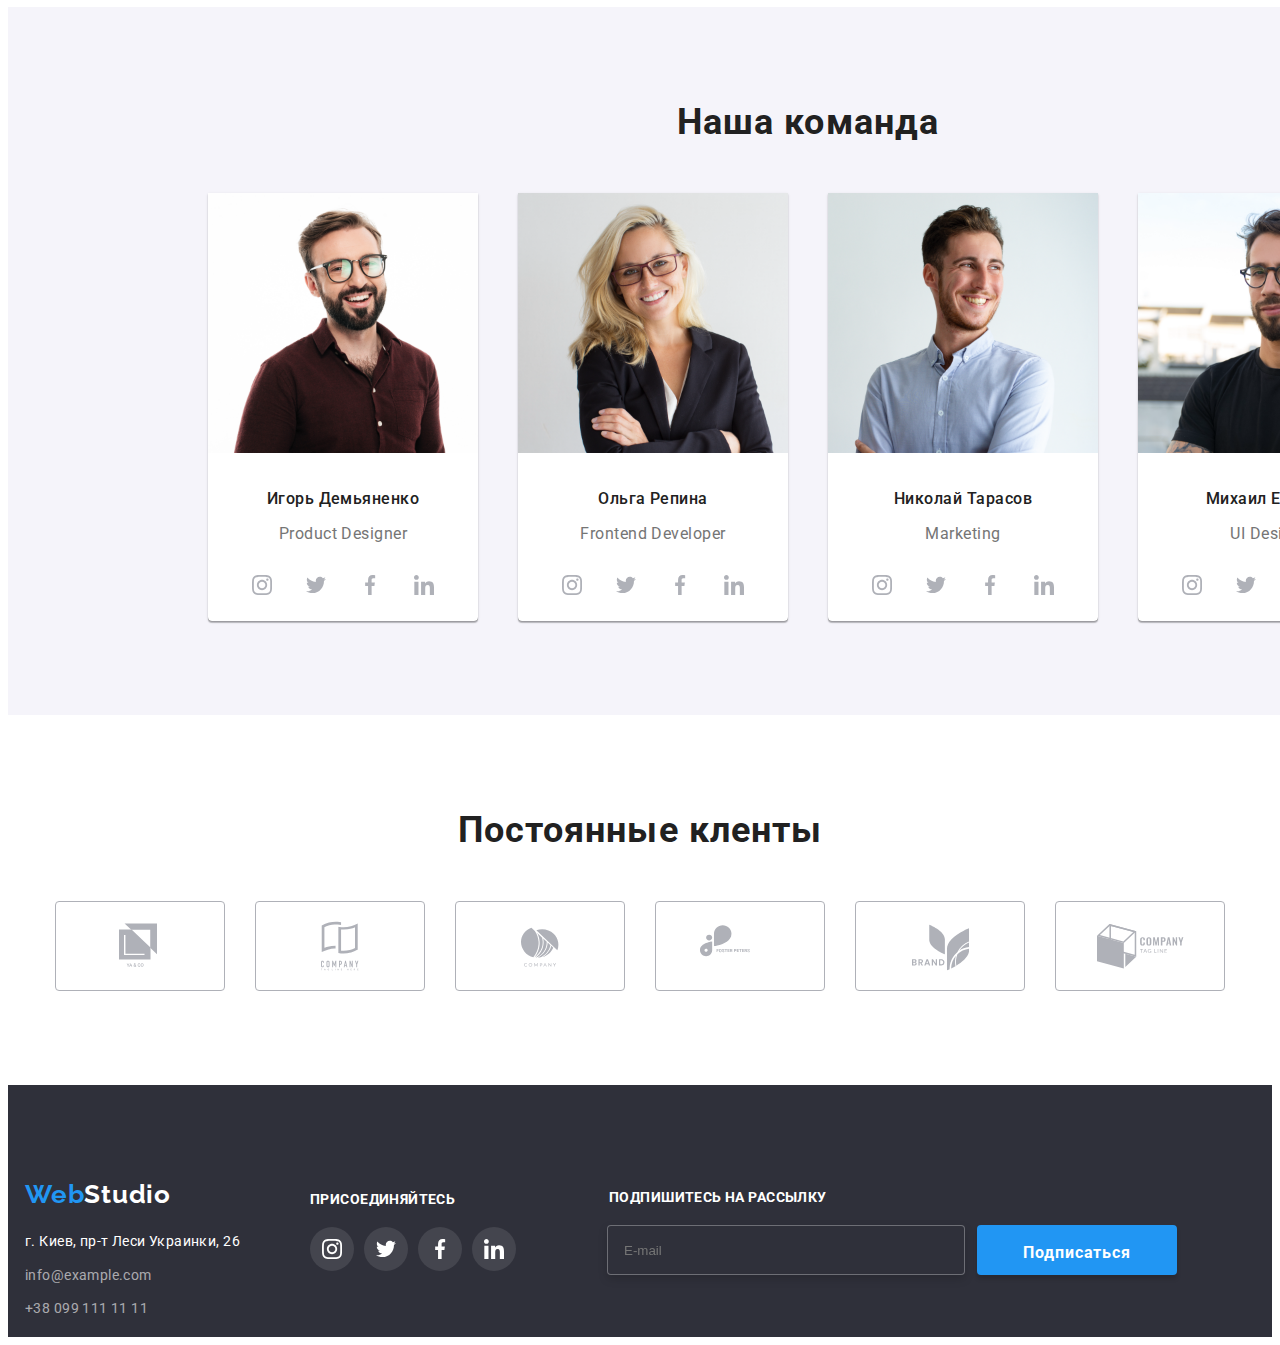
==== commit 9de3ce4e: "откорректировал форму рассылки в футере" ====
--- a/index.html
+++ b/index.html
@@ -525,22 +525,21 @@
         <div class="telegram">
             <h4 class="footer-joinup-title telegram-title">Подпишитесь на рассылку</h4>
             <ul class="list social-networks telegram-links">
-                <li class="social-networks-item">
-                    <form>
+                <li class="telegram-networks-item">
+                    <form class="telegram-form">
                         <label class="telegram__label">
                             <input class="footer-input" type="email" name="почта" placeholder="E-mail">
 
                         </label>
+
+                         <button  class="telegram-button">
+                           Подписаться
+                         
+                           
+                        </button>
                        
                     </form>
-                     <button class="hero-link footer-telegram">
-                            Подписаться
-                            <svg class="icon-send"> 
-                                <use href="./img/svg/form.svg#icon-send">
-
-                                </use>
-                            </svg>
-                        </button>
+                    
                 </li>
             </ul>
 
--- a/css/main.css
+++ b/css/main.css
@@ -1892,10 +1892,16 @@
 }
 .icon-send{
   position: absolute;
-  top: 12px;
+  top: 0;
   right: 0;
   width: 24px;
   height: 24px;
+  background-color: rgb(255, 0, 34);
+  fill: var(--primary-white-color);
+  margin-right: 28px;
+  margin-top: 13px;
+  margin-bottom: 13px;
+  
   
 }
 .footer-input{
@@ -1910,6 +1916,8 @@
   padding-top: 15px;
   padding-left: 16px;
   padding-bottom: 15px;
+  color: pink;
+  
 }
 
 .telegram-title{
@@ -1917,10 +1925,78 @@
   width: 219px;
   height: 16px;
   margin-right: 0;
+  margin-bottom: 20px;
+  margin-top: 10px;
+  margin-left: 0;
   
 }
 
+.telegram-items{
+  width: 570px;
+}
 
 .checkbox-link{
   color: var(--accent-color);
-}+}
+
+
+.telegram-networks-item {
+  margin-bottom: 0;
+  display: flex;
+  width: 44px;
+  flex-wrap: wrap;
+  
+  align-items: center;
+  padding-bottom: 0;
+}
+
+
+.telegram-form {
+  display: flex;
+}
+
+.telegram-button {
+  color: var(--primary-white-color);
+  background-color: var(--accent-color);
+  font-family: Roboto;
+  font-style: normal;
+  font-weight: bold;
+  font-size: 16px;
+  line-height: 1.8;
+  letter-spacing: 0.06em;
+  text-decoration: none;
+  border-radius: 4px;
+  /* вертикальная геометрия 158пикселя */
+  display: inline-block;
+  padding: 10px 32px;
+  box-shadow: 0px 4px 4px rgba(0, 0, 0, 0.15);
+  width: 200px;
+  height: 50px;
+  border: 4px solid var(--accent-color);
+  cursor: pointer;
+  position: relative;
+  margin-right: 10px;
+  
+
+
+
+}
+
+.telegram-button::after{
+  content: "";
+  position: absolute;
+  top: 0;
+  right: 0;
+  
+  display: inline-block;
+  width: 24px;
+  height: 24px;
+  margin-right: 10px;
+  margin-left: 10px;
+  margin-top: 13px;
+  margin-bottom: 13px;
+
+  background-image: url(../img/svg/form.svg#icon-send);
+  fill: var(--primary-white-color);
+
+}
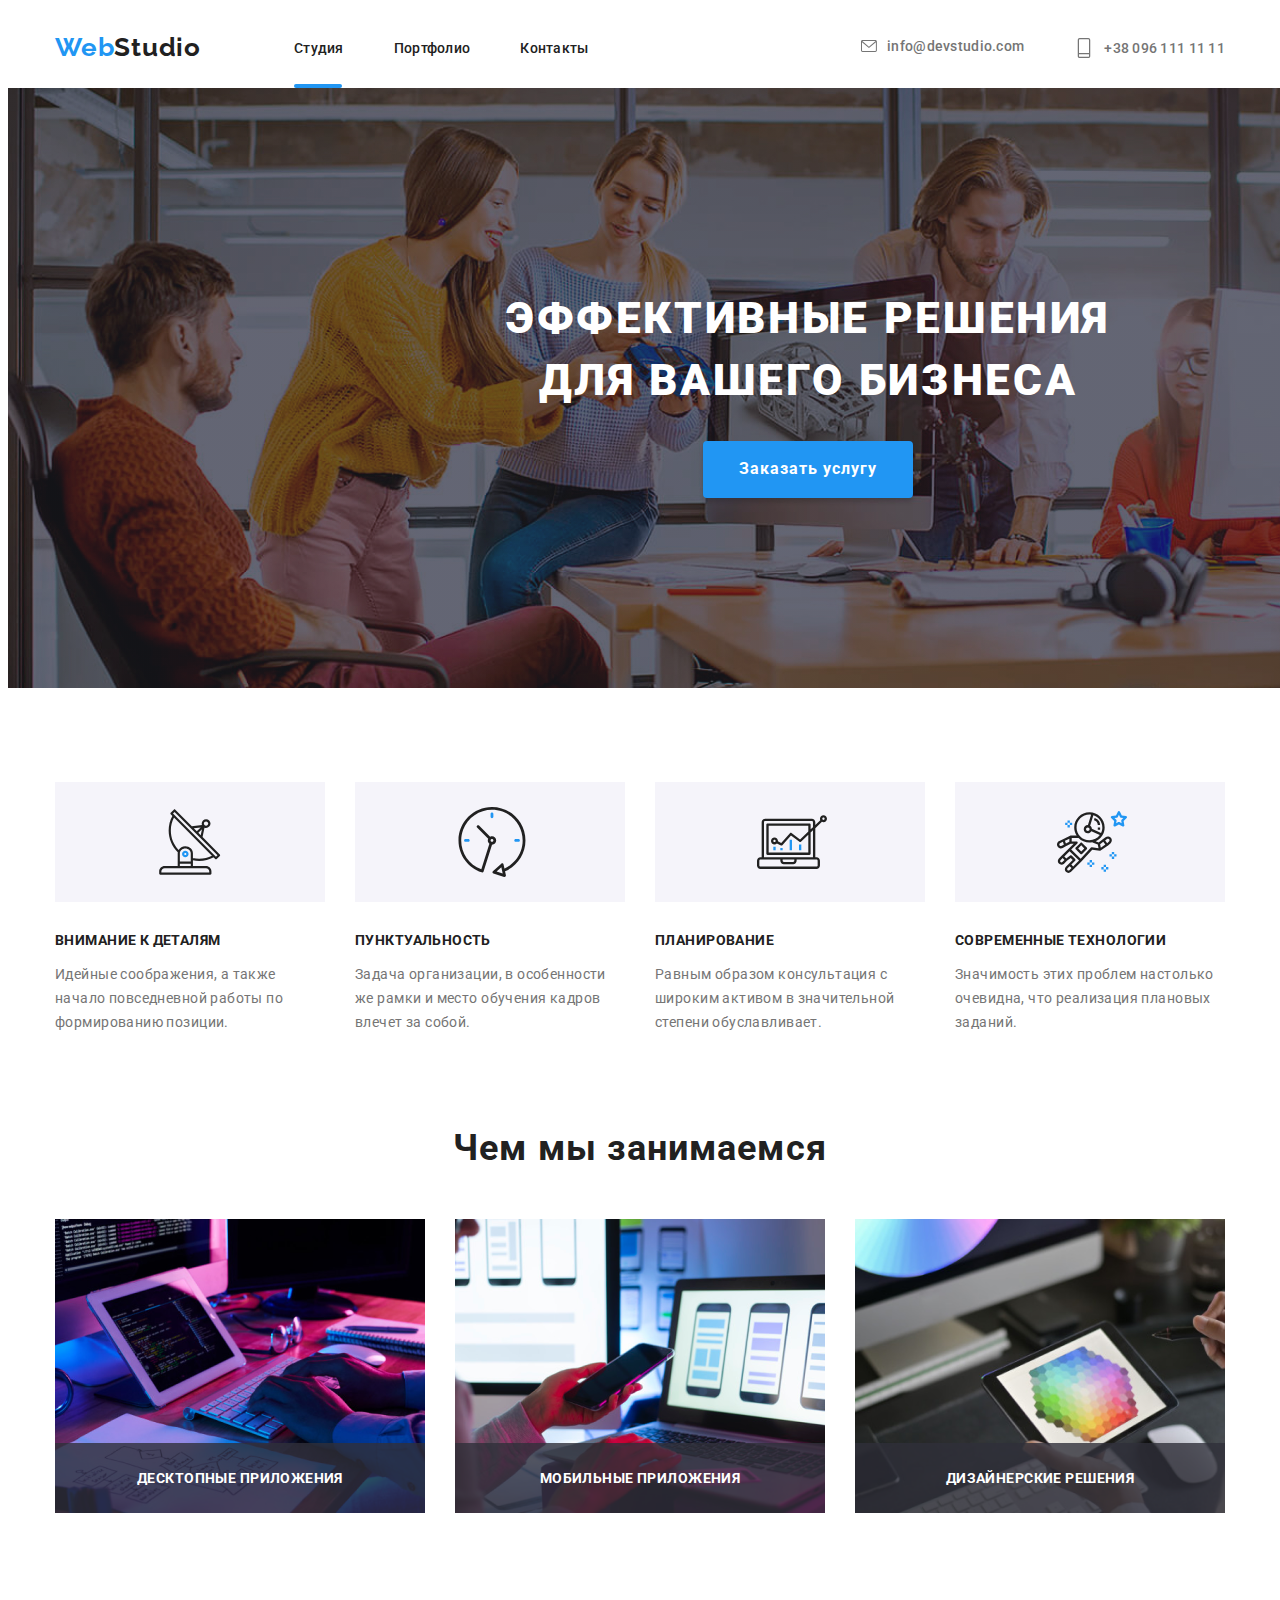
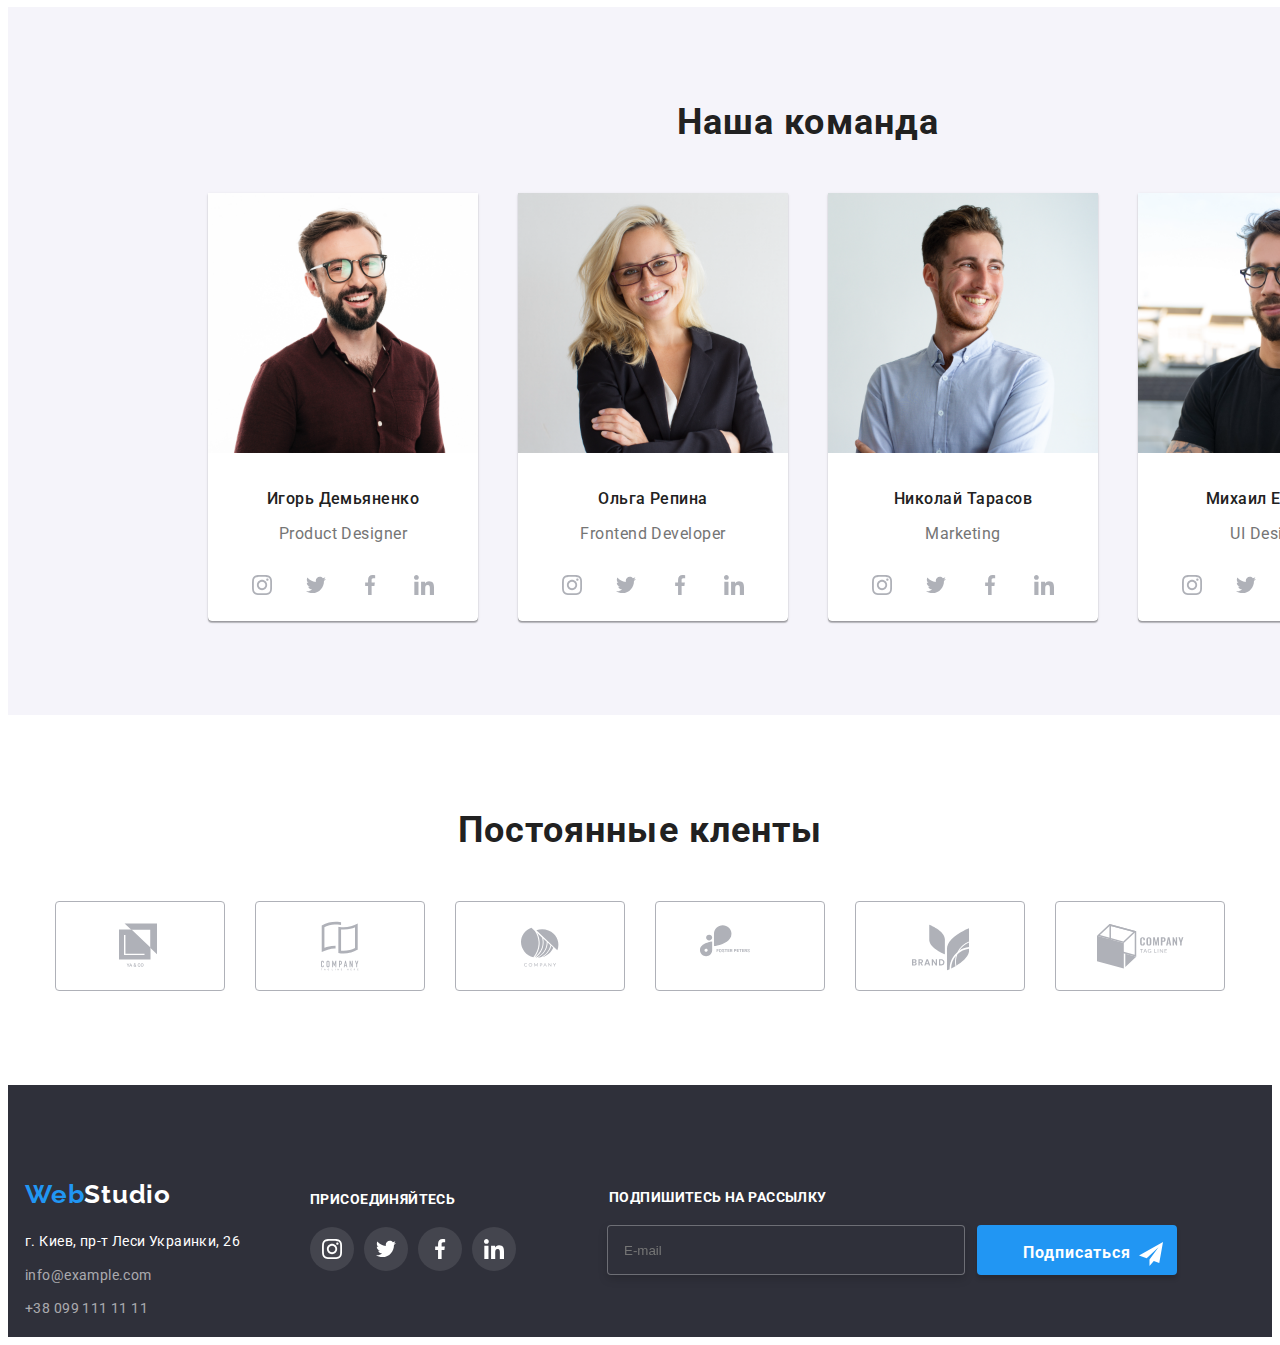
==== commit 16b2721e: "добавил иконки" ====
--- a/index.html
+++ b/index.html
@@ -565,10 +565,12 @@
                                  <input class="form-input" placeholder=" "  type="text" name="name">
                                 <span class="form-label">Имя</span> 
                                 <span class="form-person-span">
-                                    <svg class="form-person">
+                                         <svg class="form-person">
                                   <use href="./img/svg/form.svg#icon-person"></use>
                               </svg>
                                 </span>
+                                   
+                                
                            </label>
                              
                               
@@ -614,14 +616,15 @@
                                  
                              </span>
                              <input type="checkbox" class="checkbox" name="чекбокс" value="agreement">
-                              Соглашаюсь с рассылкой и принимаю <a class="checkbox-link" href="">   Условия договора</a>
+                              Соглашаюсь с рассылкой и принимаю <span>  </span> <a class="checkbox-link" href=""> Условия договора</a>
                              
                          </label>
                           
-                      
-
+
+
+                        
                             
-                         <button class="hero-link form-btn" type="submit">Отправить</button>
+                         <button class="form-btn" type="submit">Отправить</button>
                    </form>
                  </div>
             </div>
--- a/css/main.css
+++ b/css/main.css
@@ -1593,6 +1593,8 @@
   border: 1px solid white;
   background-color: #fff;
   cursor: pointer;
+  margin-top: 8px;
+  margin-right: 8px;
  
 }
 
@@ -1704,6 +1706,7 @@
 
     /* рисуем checkbox */
 .checkbox{
+ appearance: none; 
 position: absolute;
 width: 1px;
 height: 1px;
@@ -1712,9 +1715,9 @@
 padding: 0;
 clip: rect(0 0 0 0);
 overflow: hidden;
-
- 
-}
+color: brown;
+}
+
 
 .checkbox-label{
 font-family: Roboto;
@@ -1729,25 +1732,57 @@
 display: flex;
 align-items: center;
 padding-bottom: 30px;
-}
-
-.icon-check {
- 
+position: relative;
+
+}
+
+/* .icon-check {
+ position: absolute;
+ top: 3px;
+ left: -15px;
   display: inline-block;
   width: 16px;
   height: 15px;
-  border: 1px solid #2a2a2a;
+  border: 1px solid red;
   border-radius: 2px;
   
-
-}
-
-.checkbox:checked ~.icon-check{
-  border-color: var(--accent-color);
+} */
+.checkbox{
+  appearance: none;
+  position: relative;
+  
+  display: inline-block;
+ border: 1px solid #212121;
+ border-radius: 2px;
+ width: 16px;
+ height: 15px;
+}
+
+.checkbox:checked{
+  background-image: url(../img/svg/check.svg);
   background-color: var(--accent-color);
-  background-image: url(../img/svg/check.svg);
   background-size: contain;
   background-origin: border-box;
+  border: transparent;
+  
+  
+}
+
+
+/* .[checkbox]:checked >.icon-check{
+  background-color: red;
+  background-image: url(../img/svg/close.svg);
+  background-size: contain;
+  background-origin: border-box;
+}
+.checkbox:checked ~ .icon-check{
+  border-color: var(--accent-color); */
+
+  /* background-color: var(--accent-color);
+  background-image: url(../img/svg/close.svg)
+  background-size: contain;
+  background-origin: border-box; */
+  
 }
 
 
@@ -1767,8 +1802,9 @@
   letter-spacing: 0.01em;
 
   color: rgba(117, 117, 117, 0.5);
-width: 448px;
-height: 120px;
+  width: 448px;
+  height: 120px;
+  color: black;
 }
 
 
@@ -1810,8 +1846,8 @@
   width: 18px;
   height: 18px;
   fill: black;
-  padding: 14px;
-  background-color: red;
+  
+  
   margin-left: 14px;
  
 }
@@ -1823,7 +1859,7 @@
 
     width: 18px;
     height: 18px;
-    fill: black;
+    
 }
 /*.form-input:focus ~.form-person{
   fill: var(--accent-color);
@@ -1834,6 +1870,13 @@
 
 .form-field:focus-within > .form-person-span >.form-person {
 fill: var(--accent-color);
+
+}
+
+
+
+.form-field:focus-within > .form-input{
+  border: 3px solid var(--accent-color);
 }
 /* 
 .form-field:focus-within > .form-label{
@@ -1866,7 +1909,34 @@
   position: relative;
 }
 .form-btn{
-  margin-left: 144px;
+  display: flex;
+  
+  margin-left: auto;
+  margin-right: auto;
+  width: 200px;
+  height: 50px;
+  padding-left: 50px;
+  padding-top: 7px;
+  color: var(--primary-white-color);
+  background-color: var(--accent-color);
+  font-family: Roboto;
+  font-style: normal;
+  font-weight: bold;
+  font-size: 16px;
+  line-height: 1.8;
+  letter-spacing: 0.06em;
+  text-decoration: none;
+  border-radius: 4px;
+  /* вертикальная геометрия 158пикселя */
+  
+  
+  box-shadow: 0px 4px 4px rgba(0, 0, 0, 0.15);
+  
+  border: 4px solid var(--accent-color);
+  cursor: pointer;
+  
+  
+
 }
 
 
@@ -1979,7 +2049,6 @@
   
 
 
-
 }
 
 .telegram-button::after{
@@ -1996,7 +2065,7 @@
   margin-top: 13px;
   margin-bottom: 13px;
 
-  background-image: url(../img/svg/form.svg#icon-send);
-  fill: var(--primary-white-color);
-
-}
+  background-image: url(../img/svg/telegram.svg);
+  
+
+}
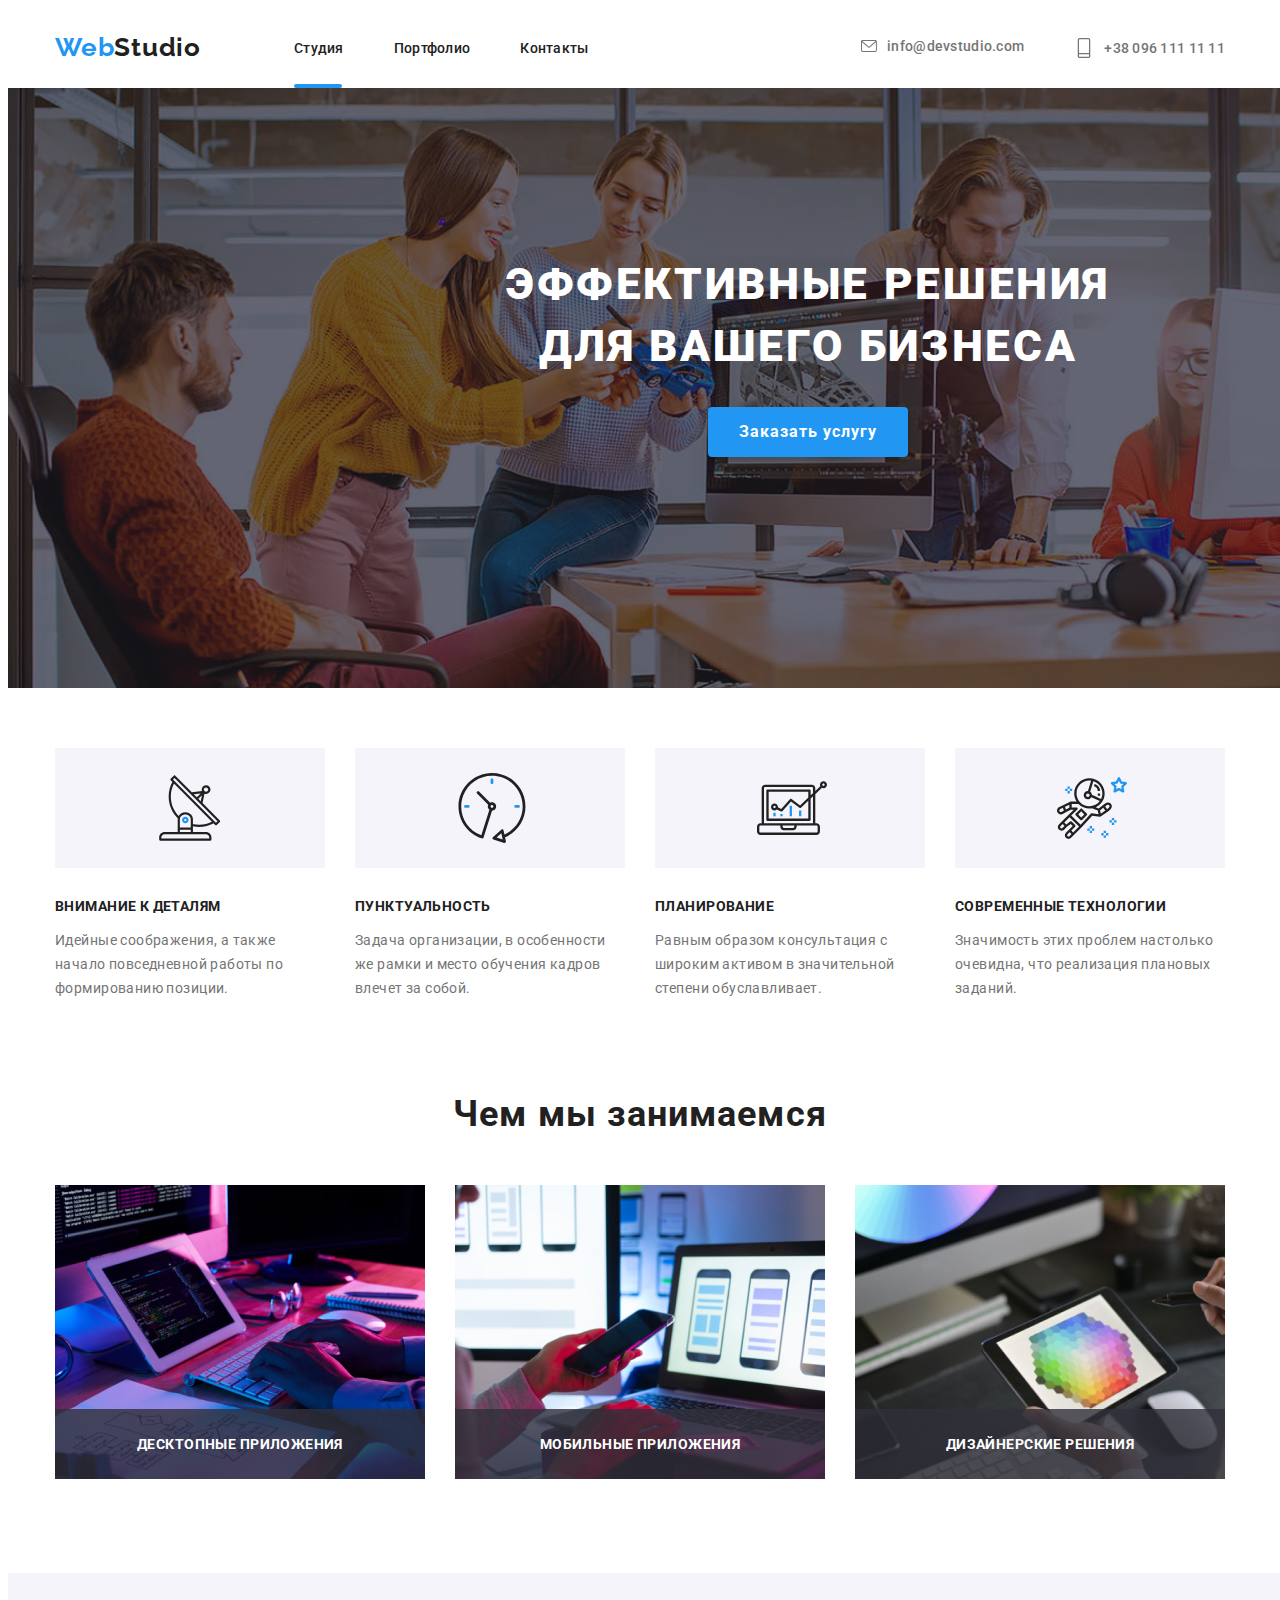
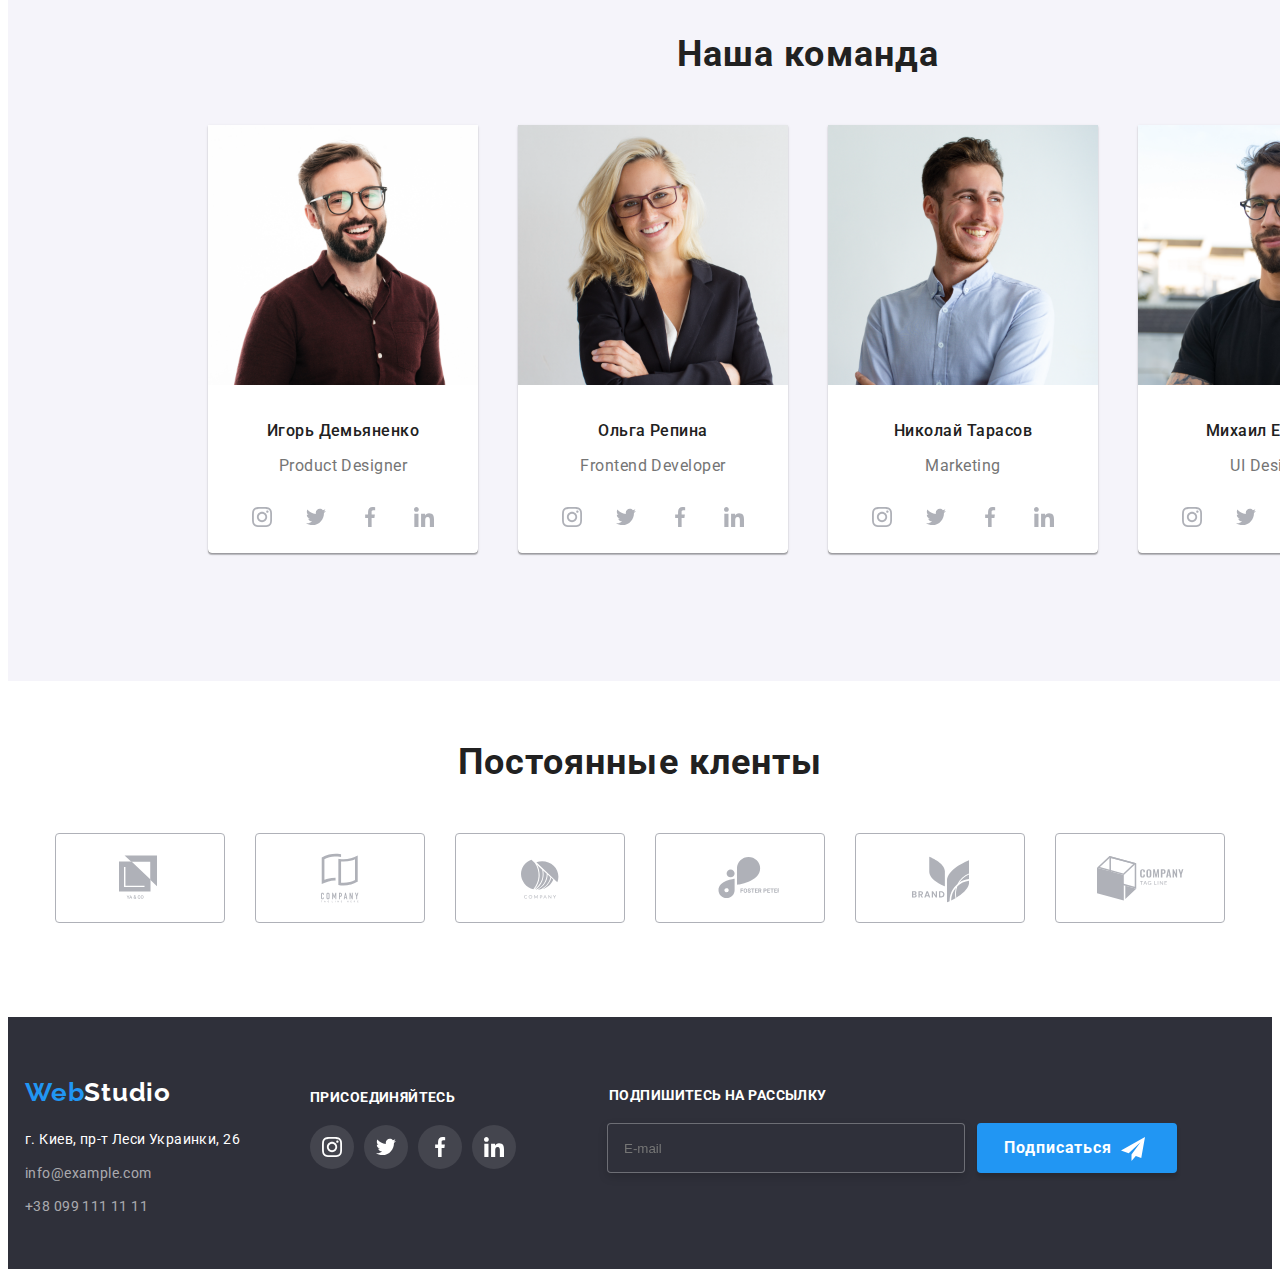
==== commit 0fa95b84: "Update" ====
--- a/index.html
+++ b/index.html
@@ -533,7 +533,10 @@
                         </label>
 
                          <button  class="telegram-button">
-                           Подписаться
+                             <span class="telegram-button-span">
+                                 Подписаться
+                             </span>
+                          
                          
                            
                         </button>
@@ -552,7 +555,7 @@
                  <div class="modal">
                      <button class="close" data-modal-close>
                         <svg class="icon-close">
-                            <use href="./img/svg/symbol-defs.svg#icon-close">
+                            <use href="./img/svg/close-2.svg">
 
                             </use>
                         </svg>
@@ -616,7 +619,7 @@
                                  
                              </span>
                              <input type="checkbox" class="checkbox" name="чекбокс" value="agreement">
-                              Соглашаюсь с рассылкой и принимаю <span>  </span> <a class="checkbox-link" href=""> Условия договора</a>
+                             <pre> </pre> Соглашаюсь с рассылкой и принимаю <pre> </pre><a class="checkbox-link" href=""> Условия договора</a>
                              
                          </label>
                           
--- a/css/main.css
+++ b/css/main.css
@@ -113,6 +113,7 @@
 
 .footer-webstudio-link {
   text-decoration: none;
+  margin-top: 60px;
 }
 
 .webstudio-span {
@@ -261,10 +262,12 @@
 }
 
 section:not(:last-child) {
-  padding-top: 94px;
+  padding-top: 60px;
   padding-bottom: 94px;
 }
-
+.footer-section{
+  padding-top: 60px;
+}
 /* наш герой */
 
 .hero {
@@ -331,7 +334,7 @@
   border-radius: 4px;
   /* вертикальная геометрия 158пикселя */
   display: inline-block;
-  padding: 10px 32px;
+ 
   box-shadow: 0px 4px 4px rgba(0, 0, 0, 0.15); 
   
   
@@ -341,6 +344,8 @@
 button.hero-link{
   border: 4px solid var(--accent-color);
   cursor: pointer;
+  width: 200px;
+  height: 50px;
   
 }
 
@@ -779,8 +784,8 @@
 
 .logo-clients-four {
   fill: #AFB1B8;
-  width: 79px;
-  height: 42px;
+ width: 79px;
+ height: 42px;
 
   margin-top: 23px;
   margin-bottom: 23px;
@@ -1595,11 +1600,14 @@
   cursor: pointer;
   margin-top: 8px;
   margin-right: 8px;
- 
+
+ background-size: contain;
+ background-repeat: no-repeat;
+ background-origin: border-box;
 }
 
 .icon-close{
-
+position: relative;
 width: 30px;
 height: 30px;
 fill: white;
@@ -1607,8 +1615,18 @@
 border: 1px solid rgba(0, 0, 0, 0.1);
 border-radius: 50%;
 } 
-.icon-close:focus{
-  fill: var(--accent-color);
+.icon-close{
+  background-image: url(../img/svg/modal-close-black.svg);
+   background-size: contain;
+   background-repeat: no-repeat;
+   background-origin: border-box;
+}
+.icon-close:hover{
+  background-image: url(../img/svg/modal-close-blue.svg);
+  background-size: contain;
+  background-repeat: no-repeat;
+  background-origin: border-box;
+  
 }
   /* ДЗ НОМЕР 6 РИСУЕМ ФОРМУ */
 textarea{
@@ -1684,9 +1702,10 @@
   cursor: pointer;
   
 }
-.form-field input:focus{
+.form-field ~ input:focus{
   border-color: var(--accent-color);
 }
+
 .form-field label{
   margin-bottom: 4px;
 }
@@ -2038,14 +2057,14 @@
   border-radius: 4px;
   /* вертикальная геометрия 158пикселя */
   display: inline-block;
-  padding: 10px 32px;
+ 
   box-shadow: 0px 4px 4px rgba(0, 0, 0, 0.15);
   width: 200px;
   height: 50px;
   border: 4px solid var(--accent-color);
   cursor: pointer;
   position: relative;
-  margin-right: 10px;
+  
   
 
 
@@ -2060,12 +2079,19 @@
   display: inline-block;
   width: 24px;
   height: 24px;
-  margin-right: 10px;
-  margin-left: 10px;
-  margin-top: 13px;
-  margin-bottom: 13px;
+  margin-right: 28px;
+  
+margin-top: 10px;
+  
 
   background-image: url(../img/svg/telegram.svg);
   
 
 }
+.telegram-button-span{
+  
+  margin-top: 10px;
+  margin-bottom: 10px;
+  margin-left: -28px;
+  margin-right: 10px  ;
+}